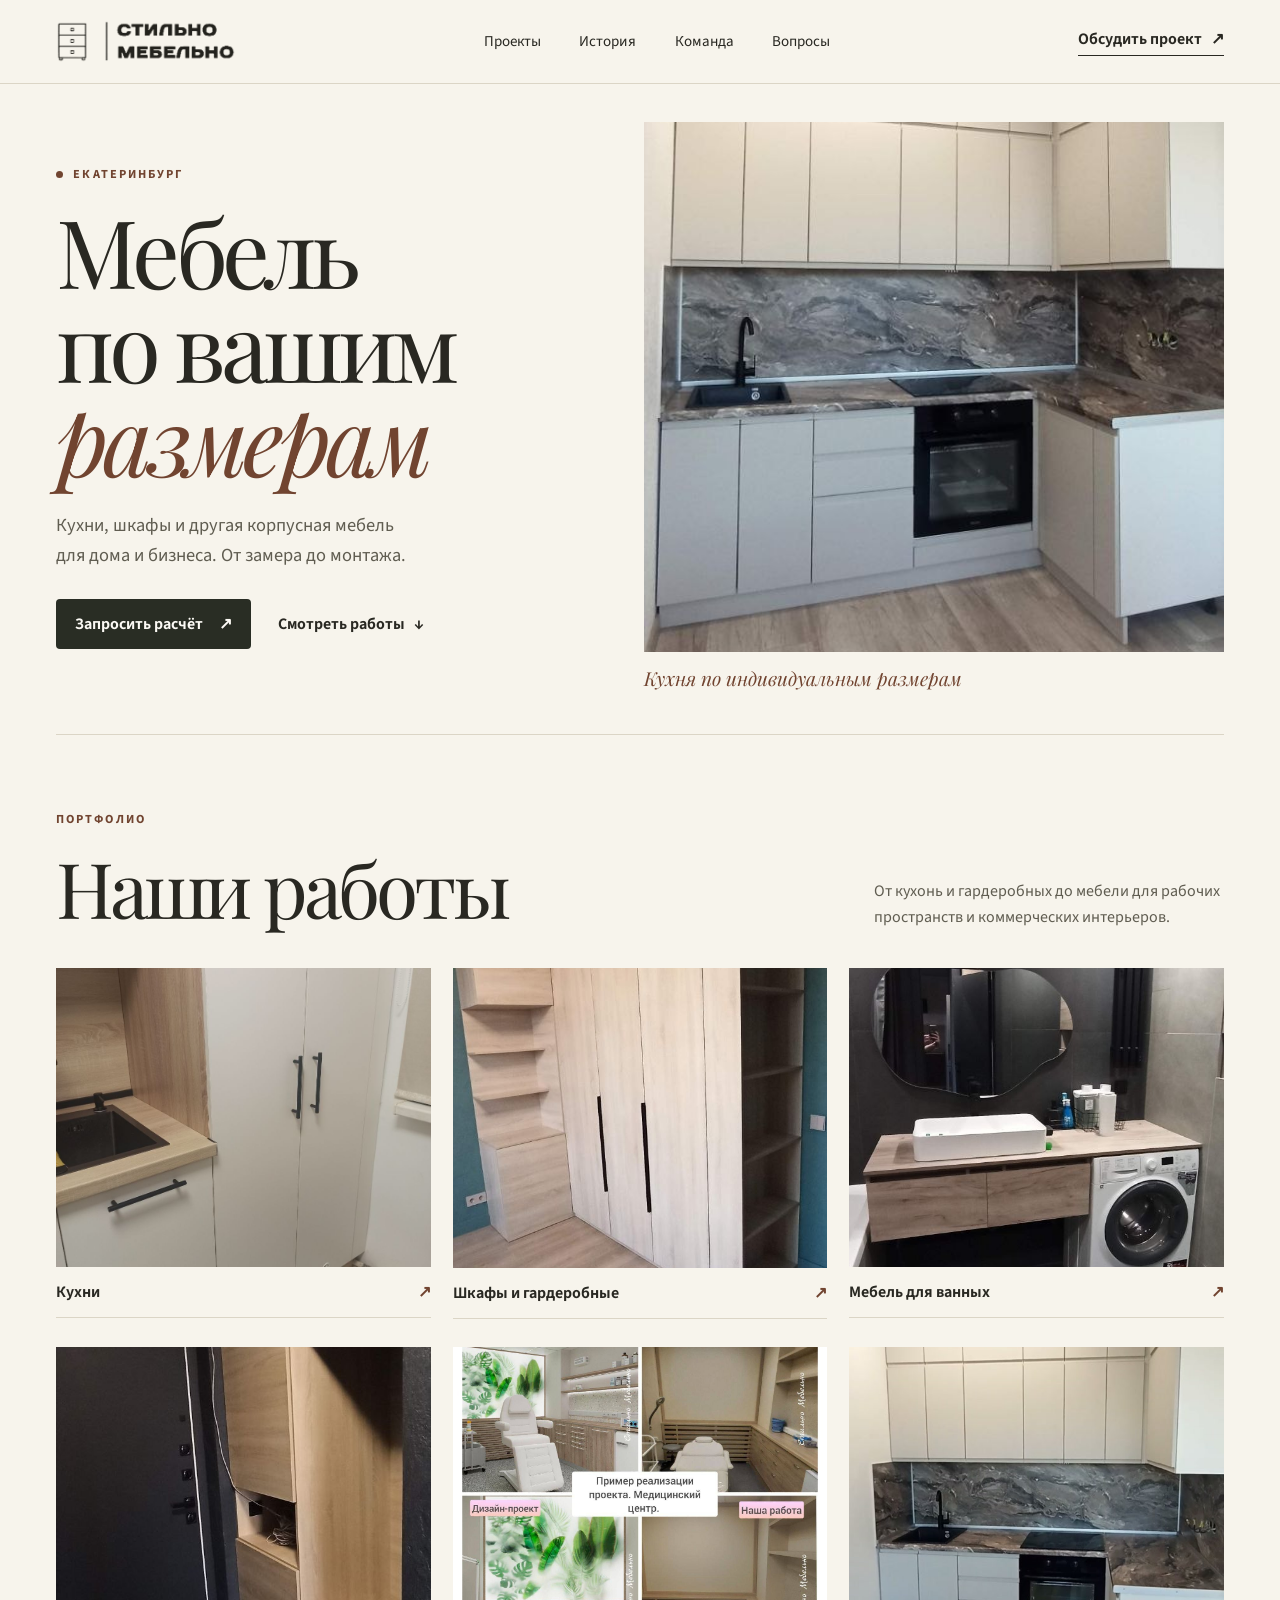
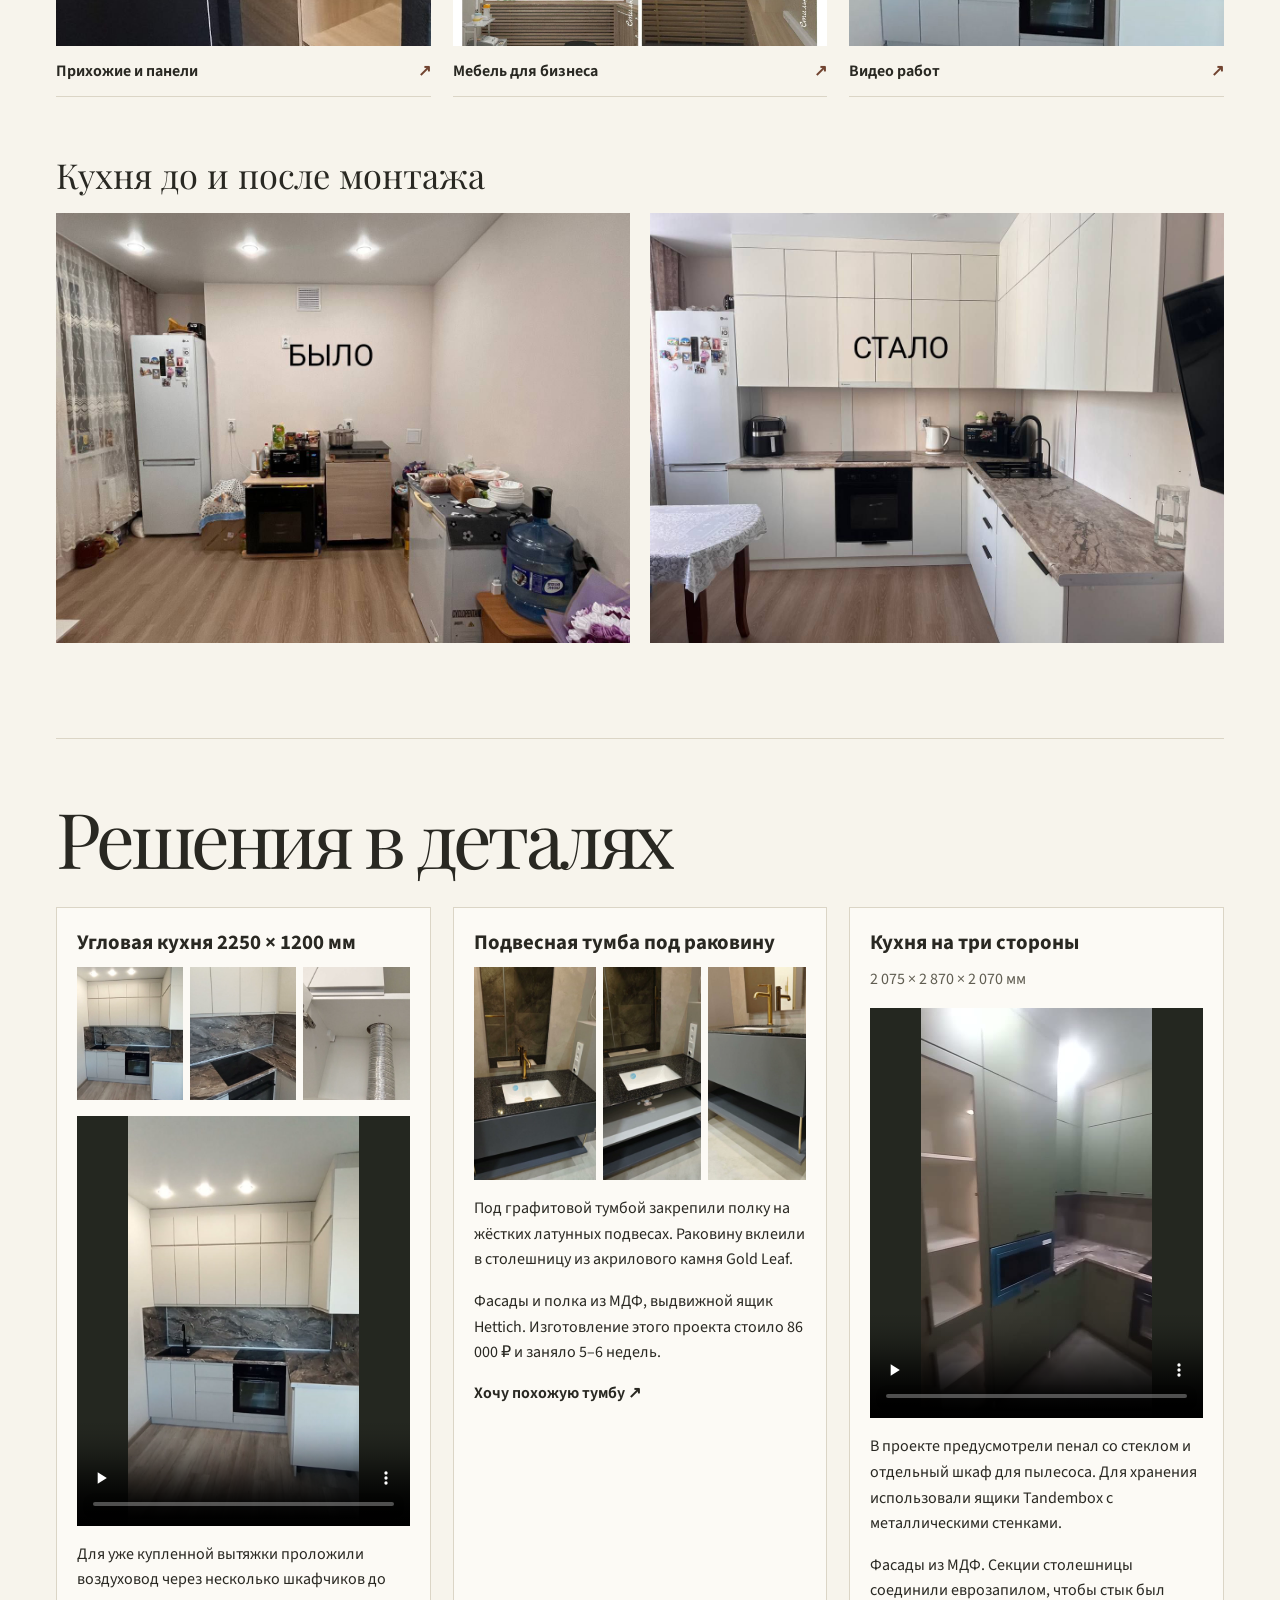
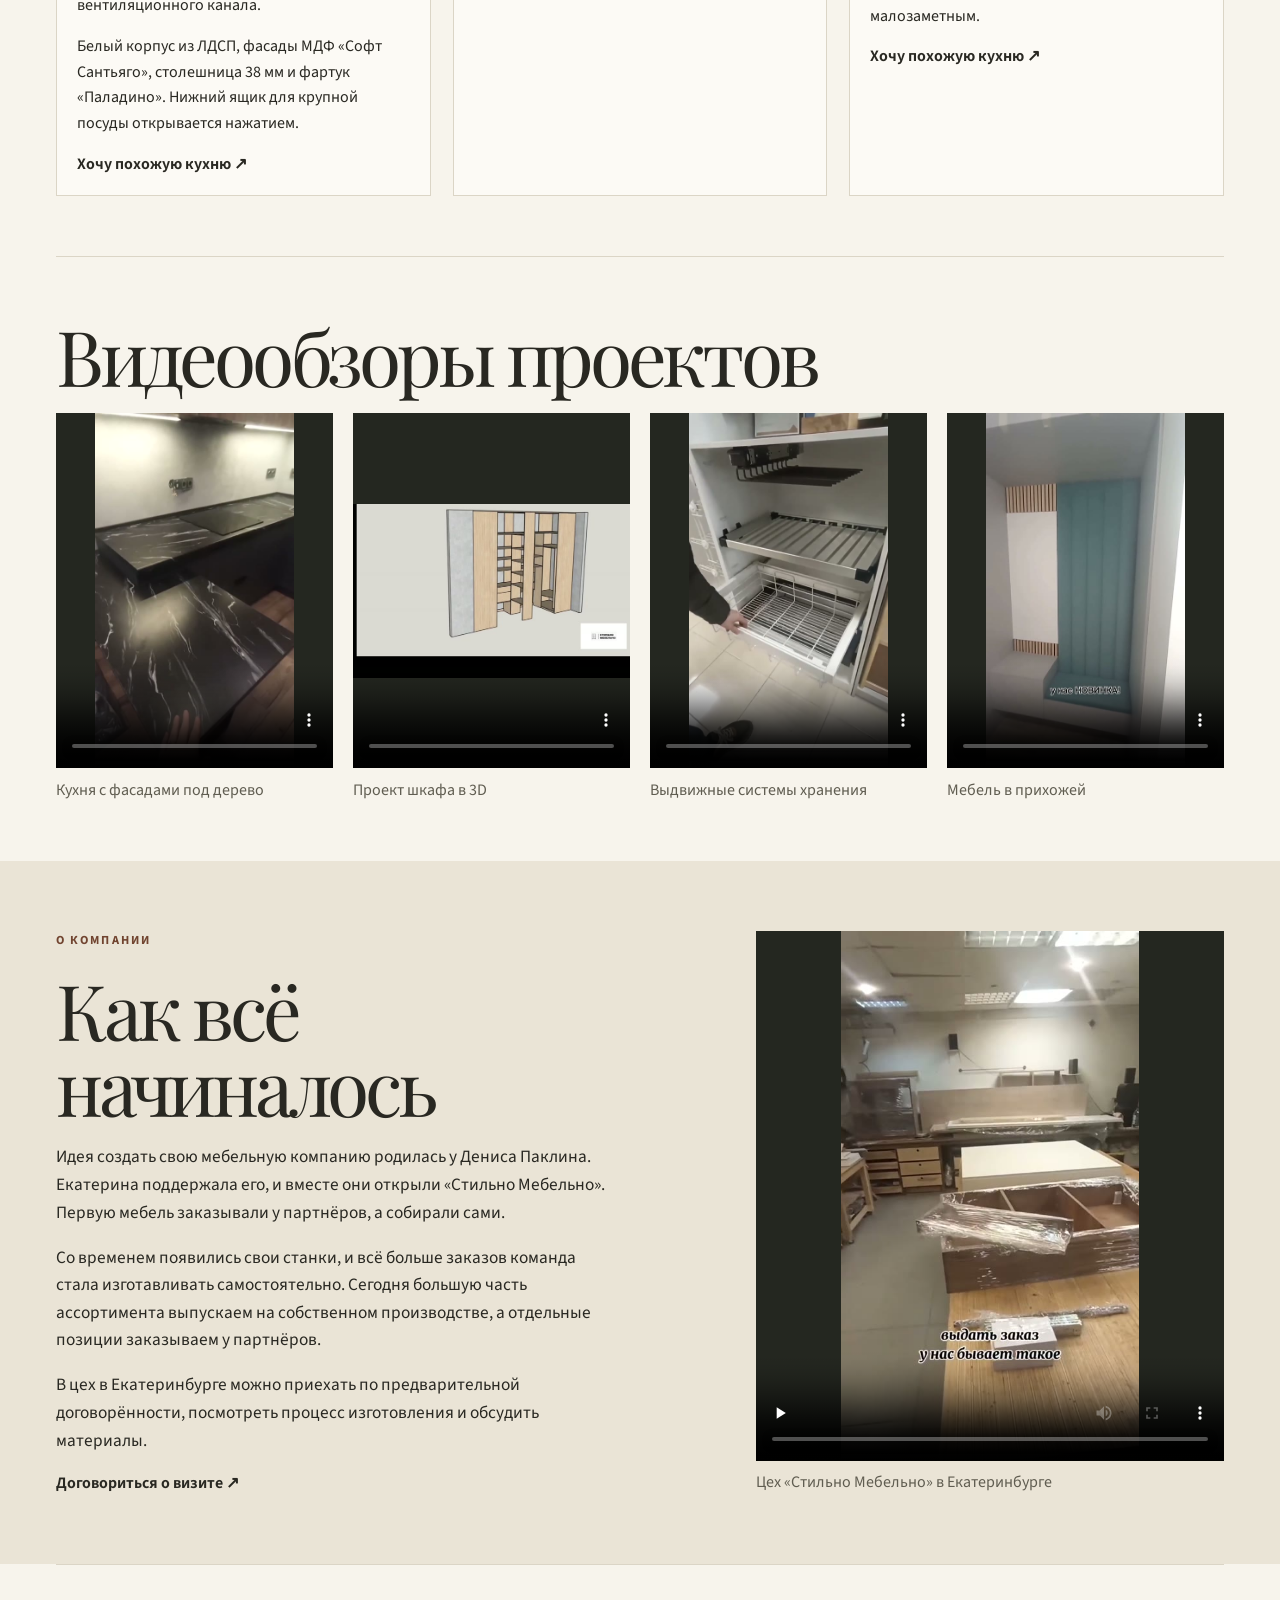
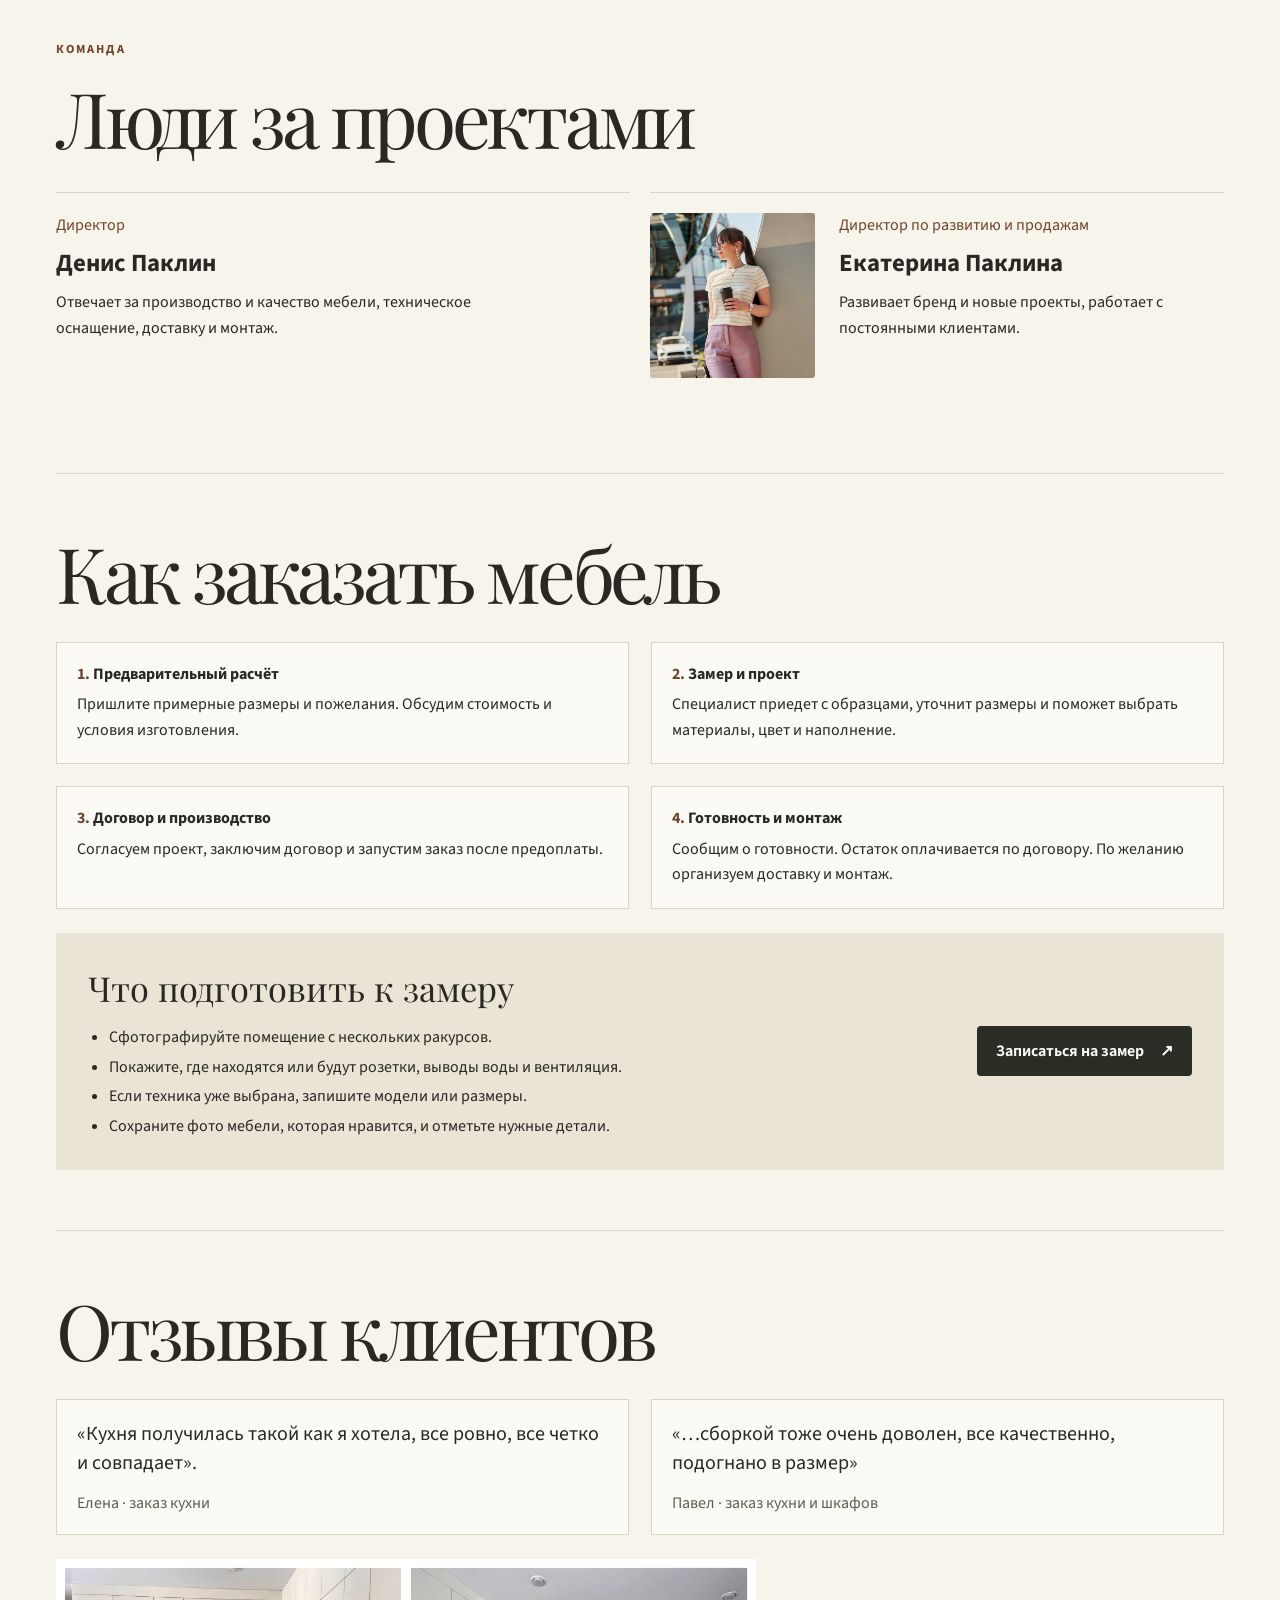
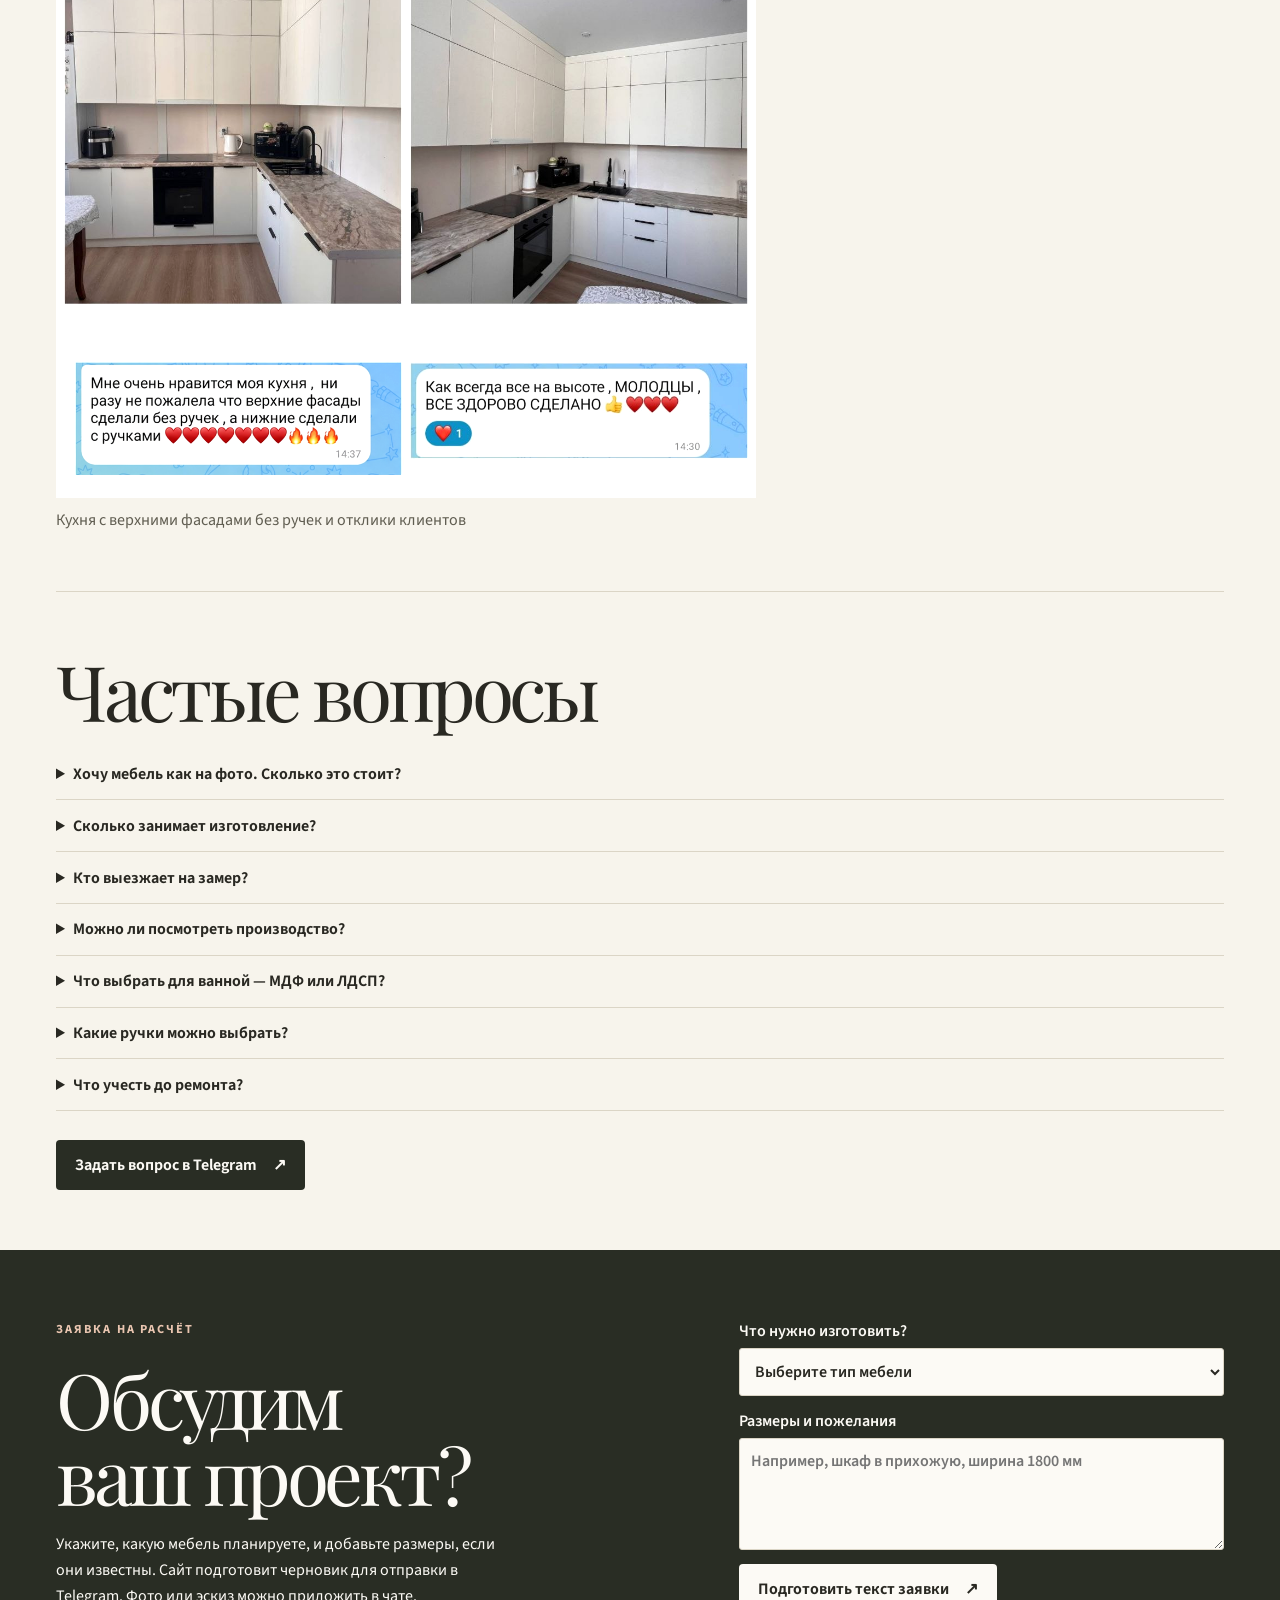
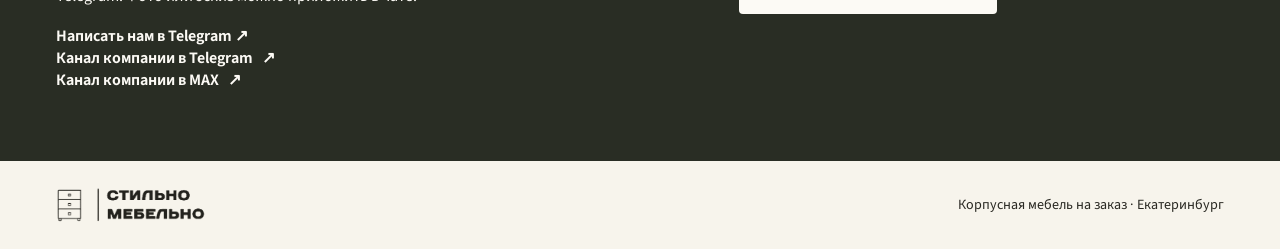
==== index.html @ c958f213 "Increase vanity photo row height by 40 percent" ====
<!doctype html>
<html lang="ru">
<head>
  <meta charset="utf-8">
  <meta name="viewport" content="width=device-width, initial-scale=1">
  <meta name="description" content="Стильно Мебельно — корпусная мебель по индивидуальным размерам в Екатеринбурге. История, команда и выполненные проекты.">
  <meta property="og:title" content="Стильно Мебельно — мебель на заказ в Екатеринбурге">
  <meta property="og:description" content="Кухни, шкафы и другая корпусная мебель по вашим размерам. Проекты, производство и запись на замер.">
  <meta property="og:image" content="https://korkints.github.io/stilno-mebelno/assets/kitchen.jpg">
  <meta property="og:url" content="https://korkints.github.io/stilno-mebelno/">
  <title>Стильно Мебельно — мебель на заказ в Екатеринбурге</title>
  <link rel="icon" href="assets/favicon.svg" type="image/svg+xml">
  <link rel="stylesheet" href="style.css?v=vanity-row-140">
  <script src="site.js?v=kitchen-and-measurement" defer></script>
</head>
<body>
  <header class="top">
    <div class="wrap top-inner">
      <a class="brand" href="#top"><img src="assets/logo.png" alt="Стильно Мебельно" width="180" height="43"></a>
      <nav aria-label="Основная навигация">
        <a href="#projects">Проекты</a><a href="#story">История</a><a href="#team">Команда</a><a href="#faq">Вопросы</a>
      </nav>
      <a class="top-contact" href="#contact">Обсудить проект <span aria-hidden="true">↗</span></a>
    </div>
  </header>

  <main id="top">
    <section class="hero wrap" aria-labelledby="hero-title">
      <div class="hero-copy">
        <p class="eyebrow"><span class="dot"></span> Екатеринбург</p>
        <h1 id="hero-title">Мебель<br>по вашим<br><em>размерам</em></h1>
        <p class="intro">Кухни, шкафы и другая корпусная мебель для дома и бизнеса. От замера до монтажа.</p>
        <div class="hero-actions">
          <a class="button" href="#contact">Запросить расчёт <span aria-hidden="true">↗</span></a>
          <a class="text-link" href="#projects">Смотреть работы <span aria-hidden="true">↓</span></a>
        </div>
      </div>
      <figure class="hero-photo">
        <div class="hero-image">
          <img src="assets/kitchen.jpg" alt="Светлая угловая кухня со шкафами до потолка и каменным фартуком" fetchpriority="high">
        </div>
        <figcaption>Кухня по индивидуальным размерам</figcaption>
      </figure>
    </section>

    <section id="projects" class="projects wrap">
      <div class="section-head">
        <div><p class="eyebrow">Портфолио</p><h2>Наши работы</h2></div>
        <p>От кухонь и гардеробных до мебели для рабочих пространств и коммерческих интерьеров.</p>
      </div>
      <div class="project-grid">
        <button class="project" type="button" data-project="kitchens"><img loading="lazy" src="assets/kitchen-storage.jpg" alt=""><span>Кухни <b aria-hidden="true">↗</b></span></button>
        <button class="project" type="button" data-project="storage"><img loading="lazy" src="assets/wardrobe.jpg" alt=""><span>Шкафы и гардеробные <b aria-hidden="true">↗</b></span></button>
        <button class="project" type="button" data-project="bath"><img loading="lazy" src="assets/bathroom.jpg" alt=""><span>Мебель для ванных <b aria-hidden="true">↗</b></span></button>
        <button class="project" type="button" data-project="interior"><img loading="lazy" src="assets/hallway.jpg" alt=""><span>Прихожие и панели <b aria-hidden="true">↗</b></span></button>
        <button class="project" type="button" data-project="business"><img loading="lazy" src="assets/business.jpg" alt=""><span>Мебель для бизнеса <b aria-hidden="true">↗</b></span></button>
        <button class="project" type="button" data-project="video"><img loading="lazy" src="assets/corner-kitchen-view.jpg" alt=""><span>Видео работ <b aria-hidden="true">↗</b></span></button>
      </div>
      <div class="kitchen-comparison" id="before-after" aria-labelledby="before-after-title">
        <h3 id="before-after-title">Кухня до и после монтажа</h3>
        <div class="comparison-grid" data-photo-group>
          <button class="photo-trigger" type="button" data-photo-preview aria-label="Увеличить фото кухни до монтажа">
            <img src="assets/kitchen-before.jpg" alt="Кухня до монтажа гарнитура" loading="lazy">
          </button>
          <button class="photo-trigger" type="button" data-photo-preview aria-label="Увеличить фото кухни после монтажа">
            <img src="assets/kitchen-after.jpg" alt="Кухня после монтажа углового гарнитура" loading="lazy">
          </button>
        </div>
      </div>
    </section>

    <section class="wrap site-section" aria-labelledby="cases-title">
      <h2 id="cases-title">Решения в деталях</h2>
      <div class="case-grid">
        <article id="corner-kitchen"><h3>Угловая кухня 2250 × 1200 мм</h3>
          <div class="project-stills">
            <button class="photo-trigger" type="button" data-photo-preview aria-label="Увеличить: Общий вид угловой кухни"><img src="assets/corner-kitchen-view.jpg" alt="Общий вид угловой кухни" loading="lazy"></button>
            <button class="photo-trigger" type="button" data-photo-preview aria-label="Увеличить: Столешница и фартук крупным планом"><img src="assets/corner-kitchen-counter.jpg" alt="Столешница и фартук крупным планом" loading="lazy"></button>
            <button class="photo-trigger" type="button" data-photo-preview aria-label="Увеличить: Воздуховод внутри верхнего шкафа"><img src="assets/corner-kitchen-duct.jpg" alt="Воздуховод внутри верхнего шкафа" loading="lazy"></button>
          </div>
          <video controls playsinline preload="none" poster="assets/corner-kitchen-view.jpg" aria-label="Видеообзор угловой кухни 2250 × 1200 мм">
            <source src="assets/corner-kitchen-2250.mp4" type="video/mp4">
            <a href="assets/corner-kitchen-2250.mp4">Открыть видео</a>
          </video>
          <p>Для уже купленной вытяжки проложили воздуховод через несколько шкафчиков до вентиляционного канала.</p><p>Белый корпус из ЛДСП, фасады МДФ «Софт Сантьяго», столешница 38 мм и фартук «Паладино». Нижний ящик для крупной посуды открывается нажатием.</p><a class="text-link" data-similar-project="Угловая кухня 2250 × 1200 мм" href="#contact">Хочу похожую кухню ↗</a></article>
        <article id="graphite-vanity"><h3>Подвесная тумба под раковину</h3>
          <div class="project-stills vanity-stills">
            <button class="photo-trigger" type="button" data-photo-preview aria-label="Увеличить: Графитовая тумба со столешницей и раковиной"><img src="assets/vanity-front.jpg" alt="Графитовая тумба со столешницей и раковиной" loading="lazy"></button>
            <button class="photo-trigger" type="button" data-photo-preview aria-label="Увеличить: Внутреннее устройство тумбы"><img src="assets/vanity-open.jpg" alt="Внутреннее устройство тумбы" loading="lazy"></button>
            <button class="photo-trigger" type="button" data-photo-preview aria-label="Увеличить: Нижняя полка и латунные подвесы"><img src="assets/vanity-shelf.jpg" alt="Нижняя полка и латунные подвесы" loading="lazy"></button>
          </div>
          <p>Под графитовой тумбой закрепили полку на жёстких латунных подвесах. Раковину вклеили в столешницу из акрилового камня Gold Leaf.</p><p>Фасады и полка из МДФ, выдвижной ящик Hettich. Изготовление этого проекта стоило 86 000 ₽ и заняло 5–6 недель.</p><a class="text-link" data-similar-project="Подвесная тумба под раковину" href="#contact">Хочу похожую тумбу ↗</a></article>
        <article id="three-sided-kitchen"><h3>Кухня на три стороны</h3>
          <p class="project-size">2 075 × 2 870 × 2 070 мм</p>
          <video controls playsinline preload="none" poster="assets/kitchen-three-sides.jpg" aria-label="Видеообзор кухни на три стороны"><source src="assets/kitchen-three-sides.mp4" type="video/mp4"><a href="assets/kitchen-three-sides.mp4">Открыть видео</a></video>
          <p>В проекте предусмотрели пенал со стеклом и отдельный шкаф для пылесоса. Для хранения использовали ящики Tandembox с металлическими стенками.</p><p>Фасады из МДФ. Секции столешницы соединили еврозапилом, чтобы стык был малозаметным.</p>
          <a class="text-link" data-similar-project="Кухня на три стороны" href="#contact">Хочу похожую кухню ↗</a>
        </article>
      </div>
    </section>

    <section class="wrap site-section" id="video-projects">
      <h2>Видеообзоры проектов</h2>
      <div class="video-grid">
        <figure><video controls playsinline preload="none" poster="assets/kitchen-wood-video.jpg" aria-label="Кухня с фасадами под дерево"><source src="assets/kitchen-wood-video.mp4" type="video/mp4"><a href="assets/kitchen-wood-video.mp4">Открыть видео</a></video><figcaption>Кухня с фасадами под дерево</figcaption></figure>
        <figure><video controls playsinline preload="none" poster="assets/wardrobe-design.jpg" aria-label="Проект шкафа в 3D"><source src="assets/wardrobe-design.mp4" type="video/mp4"><a href="assets/wardrobe-design.mp4">Открыть видео</a></video><figcaption>Проект шкафа в 3D</figcaption></figure>
        <figure><video controls playsinline preload="none" poster="assets/wardrobe-fittings.jpg" aria-label="Выдвижные системы хранения"><source src="assets/wardrobe-fittings.mp4" type="video/mp4"><a href="assets/wardrobe-fittings.mp4">Открыть видео</a></video><figcaption>Выдвижные системы хранения</figcaption></figure>
        <figure><video controls playsinline preload="none" poster="assets/hallway-video.jpg" aria-label="Мебель в прихожей"><source src="assets/hallway-video.mp4" type="video/mp4"><a href="assets/hallway-video.mp4">Открыть видео</a></video><figcaption>Мебель в прихожей</figcaption></figure>
      </div>
    </section>

    <section id="story" class="story">
      <div class="wrap story-inner">
        <div class="story-copy">
          <p class="eyebrow">О компании</p>
          <h2>Как всё<br>начиналось</h2>
          <p>Идея создать свою мебельную компанию родилась у Дениса Паклина. Екатерина поддержала его, и вместе они открыли «Стильно Мебельно». Первую мебель заказывали у партнёров, а собирали сами.</p>
          <p>Со временем появились свои станки, и всё больше заказов команда стала изготавливать самостоятельно. Сегодня большую часть ассортимента выпускаем на собственном производстве, а отдельные позиции заказываем у партнёров.</p>
          <p>В цех в Екатеринбурге можно приехать по предварительной договорённости, посмотреть процесс изготовления и обсудить материалы.</p>
          <a class="text-link" href="https://t.me/Stilnomebelnoekb" target="_blank" rel="noopener noreferrer">Договориться о визите ↗</a>
        </div>
        <figure class="workshop-video"><video controls playsinline preload="none" poster="assets/workshop-tour.jpg" aria-label="Видеоэкскурсия по мебельному цеху в Екатеринбурге"><source src="assets/workshop-tour.mp4" type="video/mp4"><a href="assets/workshop-tour.mp4">Открыть видео</a></video><figcaption>Цех «Стильно Мебельно» в Екатеринбурге</figcaption></figure>
      </div>
    </section>

    <section id="team" class="team wrap">
      <p class="eyebrow">Команда</p><h2>Люди за проектами</h2>
      <div class="team-grid">
        <article><p class="role">Директор</p><h3>Денис Паклин</h3><p>Отвечает за производство и качество мебели, техническое оснащение, доставку и монтаж.</p></article>
        <article class="team-with-portrait">
          <img src="assets/ekaterina-paklina.jpg" alt="Екатерина Паклина" width="640" height="640" loading="lazy">
          <div><p class="role">Директор по развитию и продажам</p><h3>Екатерина Паклина</h3><p>Развивает бренд и новые проекты, работает с постоянными клиентами.</p></div>
        </article>
      </div>
    </section>

    <section class="wrap site-section" id="process">
      <h2>Как заказать мебель</h2>
      <ol class="process-grid">
        <li><strong>Предварительный расчёт</strong><p>Пришлите примерные размеры и пожелания. Обсудим стоимость и условия изготовления.</p></li>
        <li><strong>Замер и проект</strong><p>Специалист приедет с образцами, уточнит размеры и поможет выбрать материалы, цвет и наполнение.</p></li>
        <li><strong>Договор и производство</strong><p>Согласуем проект, заключим договор и запустим заказ после предоплаты.</p></li>
        <li><strong>Готовность и монтаж</strong><p>Сообщим о готовности. Остаток оплачивается по договору. По желанию организуем доставку и монтаж.</p></li>
      </ol>
      <div class="measurement-prep" id="measurement">
        <div>
          <h3>Что подготовить к замеру</h3>
          <ul>
            <li>Сфотографируйте помещение с нескольких ракурсов.</li>
            <li>Покажите, где находятся или будут розетки, выводы воды и вентиляция.</li>
            <li>Если техника уже выбрана, запишите модели или размеры.</li>
            <li>Сохраните фото мебели, которая нравится, и отметьте нужные детали.</li>
          </ul>
        </div>
        <a class="button" href="https://t.me/Stilnomebelnoekb?text=%D0%97%D0%B4%D1%80%D0%B0%D0%B2%D1%81%D1%82%D0%B2%D1%83%D0%B9%D1%82%D0%B5%21%20%D0%A5%D0%BE%D1%87%D1%83%20%D0%B7%D0%B0%D0%BF%D0%B8%D1%81%D0%B0%D1%82%D1%8C%D1%81%D1%8F%20%D0%BD%D0%B0%20%D0%B7%D0%B0%D0%BC%D0%B5%D1%80%20%D0%BC%D0%B5%D0%B1%D0%B5%D0%BB%D0%B8.%20%D0%9F%D0%BE%D0%B4%D1%81%D0%BA%D0%B0%D0%B6%D0%B8%D1%82%D0%B5%2C%20%D0%BF%D0%BE%D0%B6%D0%B0%D0%BB%D1%83%D0%B9%D1%81%D1%82%D0%B0%2C%20%D0%BA%D0%BE%D0%B3%D0%B4%D0%B0%20%D0%BC%D0%BE%D0%B6%D0%BD%D0%BE%20%D0%B4%D0%BE%D0%B3%D0%BE%D0%B2%D0%BE%D1%80%D0%B8%D1%82%D1%8C%D1%81%D1%8F%20%D0%BE%20%D0%B2%D1%8B%D0%B5%D0%B7%D0%B4%D0%B5%3F" target="_blank" rel="noopener noreferrer">Записаться на замер <span aria-hidden="true">↗</span></a>
      </div>
    </section>

    <section class="wrap site-section" id="reviews">
      <h2>Отзывы клиентов</h2>
      <div class="case-grid reviews">
        <figure><blockquote>«Кухня получилась такой как я хотела, все ровно, все четко и совпадает».</blockquote><figcaption>Елена · заказ кухни</figcaption></figure>
        <figure><blockquote>«…сборкой тоже очень доволен, все качественно, подогнано в размер»</blockquote><figcaption>Павел · заказ кухни и шкафов</figcaption></figure>
      </div>
      <figure class="client-photo">
        <button class="photo-trigger" type="button" data-photo-preview aria-label="Увеличить фото кухни и отзывов">
          <img src="assets/kitchen-client-photo-clean.png" alt="Светлая угловая кухня. Верхние фасады без ручек, нижние с чёрными ручками. Под фотографиями — отклики клиентов." loading="lazy" width="1280" height="987">
        </button>
        <figcaption>Кухня с верхними фасадами без ручек и отклики клиентов</figcaption>
      </figure>
    </section>

    <section class="wrap site-section" id="faq">
      <h2>Частые вопросы</h2>
      <div class="questions">
        <details><summary>Хочу мебель как на фото. Сколько это стоит?</summary><p>Пришлите фото и примерные размеры. Для предварительного расчёта также пригодятся пожелания по материалам, цвету, фурнитуре и наполнению. На цену влияют комплектация и сложность проекта.</p></details>
        <details><summary>Сколько занимает изготовление?</summary><p>Обычно от 3 до 6 недель. Срок зависит от объёма и сложности заказа.</p></details>
        <details><summary>Кто выезжает на замер?</summary><p>Выезжает специалист, который измерит помещение, привезёт образцы и подскажет, как использовать пространство. До запуска заказа можно согласовать цвет, размеры и наполнение мебели по проекту.</p></details>
        <details><summary>Можно ли посмотреть производство?</summary><p>Да, цех находится в Екатеринбурге. <a href="https://t.me/Stilnomebelnoekb" target="_blank" rel="noopener noreferrer">Напишите нам в Telegram</a>, чтобы выбрать время визита.</p></details>
        <details><summary>Что выбрать для ванной — МДФ или ЛДСП?</summary><p>Обычный МДФ может набухать при попадании воды. Для влажных помещений подбираем плиту, рассчитанную на такие условия, и учитываем защиту кромок, стыков и вырезов. У МДФ и ЛДСП устойчивость к влаге зависит от конкретной плиты и отделки.</p></details>
        <details><summary>Какие ручки можно выбрать?</summary><p>Накладные ручки проще заменить. Торцевые и интегрированные меньше выступают. Если хочется ровный фасад, можно подобрать механизм открывания нажатием.</p></details>
        <details><summary>Что учесть до ремонта?</summary><p>Заранее проверьте, как будут открываться дверцы и ящики, сколько места останется в проходах и где окажутся розетки, выводы воды и вентиляция. Для встроенной техники пригодятся точные размеры выбранных моделей.</p></details>
      </div>
      <div class="hero-actions">
        <a class="button" href="https://t.me/Stilnomebelnoekb" target="_blank" rel="noopener noreferrer">Задать вопрос в Telegram <span aria-hidden="true">↗</span></a>
      </div>
    </section>

    <section id="contact" class="contact">
      <div class="wrap contact-inner">
        <div>
          <p class="eyebrow">Заявка на расчёт</p>
          <h2>Обсудим<br>ваш проект?</h2>
          <p>Укажите, какую мебель планируете, и добавьте размеры, если они известны. Сайт подготовит черновик для отправки в Telegram. Фото или эскиз можно приложить в чате.</p>
          <a class="text-link" href="https://t.me/Stilnomebelnoekb" target="_blank" rel="noopener noreferrer">Написать нам в Telegram ↗</a><br>
          <a class="text-link" href="https://t.me/stilnomebelno" target="_blank" rel="noopener noreferrer">Канал компании в Telegram <span aria-hidden="true">↗</span></a><br>
          <a class="text-link" href="https://max.ru/join/UwlYiQodHpJpigR3cMKKDl4UCHtUbNcL7Mxax6WfDpE" target="_blank" rel="noopener noreferrer">Канал компании в MAX <span aria-hidden="true">↗</span></a>
        </div>
        <form id="request-form">
          <label>Что нужно изготовить?
            <select name="product" required><option value="">Выберите тип мебели</option><option>Кухня</option><option>Шкаф</option><option>Гардеробная</option><option>Мебель для бизнеса</option><option>Другое</option></select>
          </label>
          <label>Размеры и пожелания
            <textarea name="details" rows="4" maxlength="1200" placeholder="Например, шкаф в прихожую, ширина 1800 мм"></textarea>
          </label>
          <button type="submit" class="button light">Подготовить текст заявки <span aria-hidden="true">↗</span></button>
          <label id="prepared" hidden>Текст для отправки
            <textarea id="request-text" rows="4" readonly></textarea>
          </label>
          <a class="button light" id="telegram-draft" href="https://t.me/Stilnomebelnoekb" target="_blank" rel="noopener noreferrer" hidden>Открыть черновик в Telegram ↗</a>
          <p id="request-status" class="form-status" role="status"></p>
        </form>
      </div>
    </section>
  </main>

  <footer class="wrap footer">
    <a class="brand" href="#top"><img src="assets/logo.png" alt="Стильно Мебельно" width="150" height="36"></a>
    <span>Корпусная мебель на заказ · Екатеринбург</span>
  </footer>

  <dialog id="gallery" class="gallery" aria-labelledby="gallery-title">
    <div class="gallery-head"><h2 id="gallery-title"></h2><form method="dialog"><button class="close" aria-label="Закрыть" type="submit">×</button></form></div>
    <div id="gallery-media" class="gallery-media"></div>
  </dialog>
  <dialog id="photo-viewer" class="photo-viewer" aria-labelledby="photo-title">
    <div class="photo-toolbar">
      <h2 id="photo-title">Просмотр фото</h2>
      <div id="photo-navigation" class="photo-controls photo-navigation" role="group" aria-label="Перелистывание фото" hidden>
        <button type="button" id="photo-previous" aria-label="Предыдущее фото">‹</button>
        <output id="photo-count" aria-live="polite" aria-label="Номер фото"></output>
        <button type="button" id="photo-next" aria-label="Следующее фото">›</button>
      </div>
      <div class="photo-controls" role="group" aria-label="Масштаб и закрытие">
        <button type="button" id="photo-minus" aria-label="Уменьшить">−</button>
        <output id="photo-scale" aria-live="polite">100%</output>
        <button type="button" id="photo-plus" aria-label="Увеличить">+</button>
        <form method="dialog"><button type="submit" autofocus aria-label="Закрыть фото">×</button></form>
      </div>
    </div>
    <div id="photo-scroll" class="photo-scroll" tabindex="0" aria-label="Область просмотра фото">
      <div class="photo-stage"><img id="photo-full" alt="" draggable="false"></div>
    </div>
  </dialog>
</body>
</html>
---- style.css ----
@font-face {
  font-family: 'Source Sans 3 Variable';
  font-style: normal;
  font-display: swap;
  font-weight: 200 900;
  src: url(assets/fonts/source-sans-3-cyrillic-wght-normal.woff2) format('woff2-variations');
  unicode-range: U+0301,U+0400-045F,U+0490-0491,U+04B0-04B1,U+2116;
}
@font-face {
  font-family: 'Source Sans 3 Variable';
  font-style: normal;
  font-display: swap;
  font-weight: 200 900;
  src: url(assets/fonts/source-sans-3-latin-wght-normal.woff2) format('woff2-variations');
  unicode-range: U+0000-00FF,U+0131,U+0152-0153,U+02BB-02BC,U+02C6,U+02DA,U+02DC,U+0304,U+0308,U+0329,U+2000-206F,U+20AC,U+2122,U+2191,U+2193,U+2212,U+2215,U+FEFF,U+FFFD;
}
@font-face {
  font-family: 'Playfair Display Variable';
  font-style: normal;
  font-display: swap;
  font-weight: 400 900;
  src: url(assets/fonts/playfair-display-cyrillic-wght-normal.woff2) format('woff2-variations');
  unicode-range: U+0301,U+0400-045F,U+0490-0491,U+04B0-04B1,U+2116;
}
@font-face {
  font-family: 'Playfair Display Variable';
  font-style: normal;
  font-display: swap;
  font-weight: 400 900;
  src: url(assets/fonts/playfair-display-latin-wght-normal.woff2) format('woff2-variations');
  unicode-range: U+0000-00FF,U+0131,U+0152-0153,U+02BB-02BC,U+02C6,U+02DA,U+02DC,U+0304,U+0308,U+0329,U+2000-206F,U+20AC,U+2122,U+2191,U+2193,U+2212,U+2215,U+FEFF,U+FFFD;
}
@font-face {
  font-family: 'Playfair Display Variable';
  font-style: italic;
  font-display: swap;
  font-weight: 400 900;
  src: url(assets/fonts/playfair-display-cyrillic-wght-italic.woff2) format('woff2-variations');
  unicode-range: U+0301,U+0400-045F,U+0490-0491,U+04B0-04B1,U+2116;
}
@font-face {
  font-family: 'Playfair Display Variable';
  font-style: italic;
  font-display: swap;
  font-weight: 400 900;
  src: url(assets/fonts/playfair-display-latin-wght-italic.woff2) format('woff2-variations');
  unicode-range: U+0000-00FF,U+0131,U+0152-0153,U+02BB-02BC,U+02C6,U+02DA,U+02DC,U+0304,U+0308,U+0329,U+2000-206F,U+20AC,U+2122,U+2191,U+2193,U+2212,U+2215,U+FEFF,U+FFFD;
}

:root {
  color-scheme: light;
  --paper: #f7f4ec;
  --white: #fcfaf5;
  --ink: #292822;
  --muted: #605d51;
  --line: #dbd5c6;
  --accent: #714430;
  --dark: #292d24;
  font-family: "Source Sans 3 Variable", "Segoe UI", Arial, sans-serif;
  background: var(--paper);
  color: var(--ink);
}
*, *::before, *::after { box-sizing: border-box; }
html { scroll-behavior: smooth; }
body { margin: 0; }
img, video { display: block; max-width: 100%; }
figure { margin: 0; }
a { color: inherit; text-decoration: none; }
button, input, textarea, select { font: inherit; color: inherit; }
button { cursor: pointer; }
button:disabled { cursor: default; opacity: .55; }
:focus-visible { outline: 2px solid #a36245; outline-offset: 4px; }
[hidden] { display: none !important; }
p { line-height: 1.6; }
h1, h2, h3, p { margin-top: 0; }
h1, h2 { font-family: "Playfair Display Variable", Georgia, serif; font-weight: 400; letter-spacing: -.055em; line-height: .99; }
h2 { font-size: clamp(2.8rem, 6vw, 5.4rem); margin-bottom: 1.3rem; }
h3 { font-size: 1.55rem; margin-bottom: .6rem; }
.wrap { width: min(1280px, calc(100% - 112px)); margin-inline: auto; }
.top { border-bottom: 1px solid var(--line); }
.top-inner { min-height: 83px; display: flex; align-items: center; justify-content: space-between; gap: 28px; }
.brand img { height: auto; }
.top nav { display: flex; gap: clamp(16px, 3vw, 50px); font-size: .94rem; }
.top-contact, .text-link { display: inline-flex; gap: .55rem; align-items: center; font-weight: 650; }
.top-contact { padding-bottom: 5px; border-bottom: 1px solid; }
.top a:hover, .text-link:hover, .footer a:hover { color: var(--accent); }
.hero { display: grid; grid-template-columns: .95fr 1.05fr; gap: clamp(24px, 5vw, 80px); min-height: 615px; padding-block: 38px 42px; }
.hero-copy { align-self: center; padding-block: 18px; }
.eyebrow { display: flex; align-items: center; gap: .65rem; margin-bottom: 1.25rem; color: var(--accent); font-size: .77rem; font-weight: 700; letter-spacing: .17em; text-transform: uppercase; }
.dot { width: 7px; height: 7px; border-radius: 50%; background: currentColor; }
.hero h1 { font-size: clamp(4.35rem, 7.4vw, 7.55rem); margin: 0 0 1.6rem; }
.hero h1 em { color: var(--accent); }
.intro { max-width: 370px; color: var(--muted); font-size: 1.15rem; }
.hero-actions { display: flex; flex-wrap: wrap; align-items: center; gap: 1rem 1.7rem; margin-top: 1.8rem; }
.button { border: 1px solid transparent; background: var(--dark); color: var(--white); padding: 13px 18px; min-height: 48px; display: inline-flex; justify-content: center; align-items: center; gap: 16px; font-weight: 650; border-radius: 4px; }
.button:hover { background: #424737; }
.button.light { color: var(--ink); background: var(--white); }
.button.light:hover { background: #e6deca; }
.button.outline { border-color: var(--line); color: var(--ink); background: var(--white); }
.button.outline:hover { background: #ece6d9; }
.hero-photo { display: grid; grid-template-rows: 1fr auto; }
.hero-image { position: relative; min-height: 530px; overflow: hidden; background: #d7ccba; }
.hero-photo img { width: 100%; height: 100%; position: absolute; object-fit: cover; object-position: center 69%; }
.hero-photo figcaption { margin-top: .8rem; color: var(--accent); font: italic 400 clamp(1rem, 1.5vw, 1.22rem)/1.4 "Playfair Display Variable", Georgia, serif; }
.projects, .team { padding-block: 75px 95px; border-top: 1px solid var(--line); }
.section-head { display: flex; justify-content: space-between; align-items: end; gap: 2rem; margin-bottom: 1.35rem; }
.section-head p:last-child { max-width: 350px; color: var(--muted); }
.project-grid { display: grid; grid-template-columns: repeat(3, minmax(0, 1fr)); gap: 28px 22px; }
.project { padding: 0; border: 0; text-align: left; background: none; }
.project img { width: 100%; aspect-ratio: 5/4; object-fit: cover; object-position: center 53%; background: #e3daca; }
.project:hover img { filter: brightness(.91); }
.project span { display: flex; justify-content: space-between; gap: 10px; padding: 14px 0; border-bottom: 1px solid var(--line); font-weight: 650; }
.project b { color: var(--accent); }
.story { background: #eae4d6; padding-block: 70px; }
.story-inner { display: grid; grid-template-columns: 1fr .8fr; gap: clamp(28px, 9vw, 125px); align-items: center; }
.story-copy p:not(.eyebrow) { max-width: 555px; font-size: 1.08rem; }
.story-photo img { width: 100%; height: 420px; object-fit: cover; object-position: center 55%; }
.team-grid { margin-top: 2.3rem; display: grid; grid-template-columns: 1fr 1fr; gap: 20px; }
.team-grid article { border-top: 1px solid var(--line); padding: 1.25rem 1rem 0 0; }
.team-grid article p:last-child { max-width: 435px; }
.role { color: var(--accent); margin-bottom: .45rem; }
.contact { background: var(--dark); color: var(--white); padding-block: 70px; }
.contact .eyebrow { color: #e9c5b0; }
.contact-inner { display: grid; grid-template-columns: 1fr .8fr; gap: clamp(24px, 6vw, 90px); }
.contact-inner p { max-width: 440px; }
.contact .text-link:hover { color: #e9c5b0; }
label { display: block; font-weight: 600; }
input, select, textarea { max-width: 100%; border: 1px solid var(--line); border-radius: 3px; padding: .67rem .7rem; background: var(--white); color: var(--ink); }
.contact form label { margin-bottom: .9rem; }
.contact input, .contact select, .contact textarea { width: 100%; display: block; margin-top: .4rem; }
textarea { resize: vertical; }
#prepared { margin-top: 1rem; }
.form-status { margin: .6rem 0 0; }
.footer { padding-block: 26px; display: flex; align-items: center; justify-content: space-between; gap: 16px; flex-wrap: wrap; font-size: .88rem; }
.gallery { width: min(1050px, calc(100% - 26px)); max-height: 90vh; background: var(--paper); border: 1px solid var(--line); padding: 0 22px 22px; color: var(--ink); }
.gallery::backdrop { background: #212119b8; }
.gallery-head { display: flex; justify-content: space-between; gap: 12px; align-items: center; padding-block: 16px; position: sticky; top: 0; background: var(--paper); }
.gallery h2 { margin: 0; font-size: clamp(1.85rem, 5vw, 3rem); }
.close { background: transparent; border: 1px solid var(--line); width: 42px; height: 42px; font-size: 1.45rem; }
.gallery-media { display: grid; grid-template-columns: repeat(auto-fit, minmax(min(100%, 280px), 1fr)); gap: 18px; }
.gallery-media img, .gallery-media video { width: 100%; height: clamp(290px, 58vh, 620px); object-fit: contain; background: #eae4d6; }
.gallery-media figcaption { font-size: .9rem; margin-top: .5rem; }

.calc-main { padding-block: 42px 70px; }
.calc-main h1 { font-size: clamp(2.9rem, 7vw, 5.4rem); margin-bottom: 1rem; }
.calc-main h2 { font-size: clamp(1.9rem, 4vw, 2.9rem); margin-bottom: .85rem; }
.calc-intro { max-width: 780px; color: var(--muted); }
.calc-panel { margin-top: 24px; background: var(--white); border: 1px solid var(--line); padding: clamp(14px, 2vw, 26px); }
.calc-panel > summary { cursor: pointer; font-weight: 700; }
.calc-panel > p { color: var(--muted); }
.calc-actions { display: flex; gap: .65rem; flex-wrap: wrap; margin: 15px 0 0; }
.table-scroll { overflow: auto; padding-bottom: 4px; }
table { border-collapse: collapse; width: 100%; }
.work-table { min-width: 910px; }
.catalog-table { min-width: 720px; }
.client-table { min-width: 505px; }
table caption { text-align: left; font-weight: 600; margin-bottom: .65rem; }
th, td { padding: .75rem .55rem; border-bottom: 1px solid var(--line); text-align: left; vertical-align: top; }
th { color: var(--muted); font-size: .84rem; }
td input, td select, td textarea { width: 100%; }
td textarea { min-height: 43px; }
.work-table td:first-child { width: 24%; }
.work-table td:nth-child(2) { width: 18%; }
.work-table td:nth-child(3) { width: 25%; }
.work-table td:nth-child(4) { width: 21%; }
td label { font-size: .8rem; margin-bottom: .42rem; }
td label input { margin-top: .25rem; }
td small { display: block; margin-top: .4rem; line-height: 1.4; color: var(--muted); }
td select + input { margin-top: .4rem; }
.money { font-variant-numeric: tabular-nums; text-align: right; white-space: nowrap; }
.remove-row { display: block; margin: .6rem 0 0 auto; padding: 4px 7px; border: 1px solid var(--line); background: none; border-radius: 3px; font-size: .76rem; }
tfoot td { font-weight: 700; }
.calc-status { color: var(--accent); margin: .7rem 0 0; }
.calc-message { padding: 12px 15px; background: #ede3d5; }
.calc-header { padding-block: 18px; }
@media (max-width: 850px) {
  .wrap { width: calc(100% - 52px); }
  .hero { min-height: auto; gap: 24px; }
  .hero-image { min-height: 460px; }
  .hero h1 { font-size: clamp(3.3rem, 9vw, 5.5rem); }
  .project-grid { grid-template-columns: repeat(2, minmax(0, 1fr)); }
}
@media (max-width: 600px) {
  .wrap { width: calc(100% - 34px); }
  .top-inner { flex-wrap: wrap; gap: 12px; padding-block: 12px; min-height: auto; }
  .top-inner .brand img { width: 140px; }
  .top nav { order: 3; width: 100%; justify-content: space-between; padding-block: 5px; }
  .top-contact { font-size: .79rem; }
  .hero, .story-inner, .contact-inner, .team-grid { grid-template-columns: 1fr; }
  .hero { padding-block: 22px 30px; gap: 14px; }
  .hero-copy { padding-block: 8px; }
  .hero h1 { font-size: clamp(3.8rem, 13vw, 5rem); }
  .hero-image { min-height: 0; aspect-ratio: 5/4; }
  .hero-actions { font-size: .87rem; }
  .projects, .team, .story, .contact { padding-block: 46px; }
  .section-head { display: block; }
  .project-grid { gap: 16px 12px; }
  .project span { font-size: .87rem; }
  .story-photo img { height: 310px; }
  .team-grid { gap: 12px; }
}
@media (prefers-reduced-motion: reduce) { html { scroll-behavior: auto; } }
@media print {
  body { background: white; color: black; }
  body.calc-page .top, .calc-main > :not(.client-panel), .client-panel .calc-actions { display: none !important; }
  .calc-main { width: 100%; padding: 0; }
  .client-panel { padding: 0; margin: 0; border: 0; background: white; }
  .table-scroll { overflow: visible; }
  .client-table { min-width: 0; }
}

.site-section { padding-block: 60px; border-top: 1px solid var(--line); }
.case-grid, .process-grid { display: grid; gap: 22px; grid-template-columns: repeat(3, minmax(0, 1fr)); margin: 2rem 0 0; }
.case-grid article, .case-grid figure, .process-grid li { padding: 20px; background: var(--white); border: 1px solid var(--line); }
.case-grid p:last-child, .process-grid p { margin-bottom: 0; }
.case-grid h3 { font-size: 1.3rem; }
.case-grid.reviews, .process-grid { grid-template-columns: repeat(2, minmax(0, 1fr)); }
.process-grid { list-style-position: inside; padding: 0; }
.process-grid li::marker { color: var(--accent); font-weight: 700; }
.process-grid p { margin-top: .45rem; }
.reviews blockquote { margin: 0 0 .85rem; font-size: 1.25rem; line-height: 1.45; }
.reviews figcaption { color: var(--muted); }
.questions details { border-bottom: 1px solid var(--line); }
.questions summary { cursor: pointer; font-weight: 650; padding: .9rem 0; }
.questions p { max-width: 780px; }
.questions a { text-decoration: underline; }
@media (max-width: 700px) {
  .case-grid, .case-grid.reviews, .process-grid { grid-template-columns: 1fr; gap: 12px; }
  .site-section { padding-block: 43px; }
}

.case-grid article video, .workshop-video video, .video-grid video { width: 100%; background: #242720; object-fit: contain; }
.case-grid article video { height: clamp(270px, 35vw, 410px); margin: 0 0 1rem; }
.project-size { color: var(--muted); font-variant-numeric: tabular-nums; }
.workshop-video video { height: clamp(350px, 50vw, 530px); }
.workshop-video figcaption, .video-grid figcaption, .client-photo figcaption { margin-top: .65rem; color: var(--muted); }
.video-grid { display: grid; grid-template-columns: repeat(4, minmax(0,1fr)); gap: 20px; }
.video-grid video { height: clamp(200px, 30vw, 355px); }
.client-photo { margin-top: 24px; max-width: 700px; }
.client-photo img { display: block; width: 100%; height: auto; filter: contrast(1.025) brightness(1.025); }
@media (max-width: 850px) { .video-grid { grid-template-columns: repeat(2, minmax(0,1fr)); gap: 14px; } }

.team-with-portrait { display: grid; grid-template-columns: minmax(105px, 165px) minmax(0, 1fr); gap: clamp(12px, 2vw, 24px); align-items: start; }
.team-with-portrait img { width: 100%; height: auto; border-radius: 3px; }
@media (max-width: 760px) { .team-with-portrait { grid-template-columns: minmax(96px, 28%) minmax(0, 1fr); } }

.photo-trigger { display: block; width: 100%; padding: 0; border: 0; background: none; cursor: zoom-in; }
.gallery-head { z-index: 1; }
.photo-viewer { width: min(1120px, calc(100% - 16px)); height: min(92dvh, 1000px); max-height: 92dvh; padding: 0; border: 1px solid var(--line); background: var(--paper); color: var(--ink); }
.photo-viewer[open] { display: flex; flex-direction: column; }
.photo-viewer::backdrop { background: #12130fe0; }
.photo-toolbar { display: flex; align-items: center; justify-content: space-between; flex-wrap: wrap; gap: 8px 16px; padding: 10px 12px; }
.photo-toolbar h2 { margin: 0; font: 650 1rem/1.3 "Source Sans 3 Variable", sans-serif; letter-spacing: normal; }
.photo-controls { display: flex; align-items: center; gap: 8px; margin-left: auto; }
.photo-controls button { width: 44px; height: 44px; background: var(--white); border: 1px solid var(--line); border-radius: 3px; font-size: 1.35rem; }
.photo-controls output { min-width: 4ch; text-align: center; font-variant-numeric: tabular-nums; }
.photo-scroll { flex: 1; min-height: 0; overflow: auto; overscroll-behavior: contain; scrollbar-width: none; touch-action: pan-x pan-y; overflow-anchor: none; background: #242720; }
.photo-stage { display: grid; place-items: center; width: max-content; height: max-content; min-width: 100%; min-height: 100%; }
.photo-stage img { max-width: none; height: auto; cursor: zoom-in; user-select: none; }

.project-stills { display: grid; grid-template-columns: repeat(3, minmax(0, 1fr)); gap: 7px; margin: 0 0 1rem; }
.project-stills img { width: 100%; aspect-ratio: 4/5; object-fit: cover; background: #eae4d6; }

.photo-navigation { margin-left: 0; }
@media (max-width: 600px) {
  .photo-toolbar h2 { flex-basis: 100%; }
  .photo-controls { gap: 5px; }
}
.photo-navigation button[aria-disabled="true"] { opacity: .45; cursor: default; }

.kitchen-comparison { margin-top: clamp(26px, 5vw, 55px); }
.kitchen-comparison h3, .measurement-prep h3 { font-family: "Playfair Display Variable", Georgia, serif; font-size: clamp(1.45rem, 3vw, 2.15rem); font-weight: 400; margin-bottom: .9rem; }
.comparison-grid { display: grid; grid-template-columns: repeat(2, minmax(0, 1fr)); gap: clamp(7px, 2vw, 20px); }
.comparison-grid img { width: 100%; aspect-ratio: 4/3; object-fit: contain; background: #eae4d6; }
.measurement-prep { display: flex; flex-wrap: wrap; align-items: center; justify-content: space-between; gap: 16px 30px; margin-top: 24px; padding: clamp(18px, 3vw, 32px); background: #eae4d6; }
.measurement-prep ul { margin: 0; padding-left: 1.3em; line-height: 1.5; }
.measurement-prep li + li { margin-top: .35rem; }

.vanity-stills { grid-template-columns: minmax(0, 1.25fr) repeat(2, minmax(0, 1fr)); grid-template-rows: minmax(0, 1fr); aspect-ratio: 120/77; }
.vanity-stills img { height: 100%; aspect-ratio: auto; }
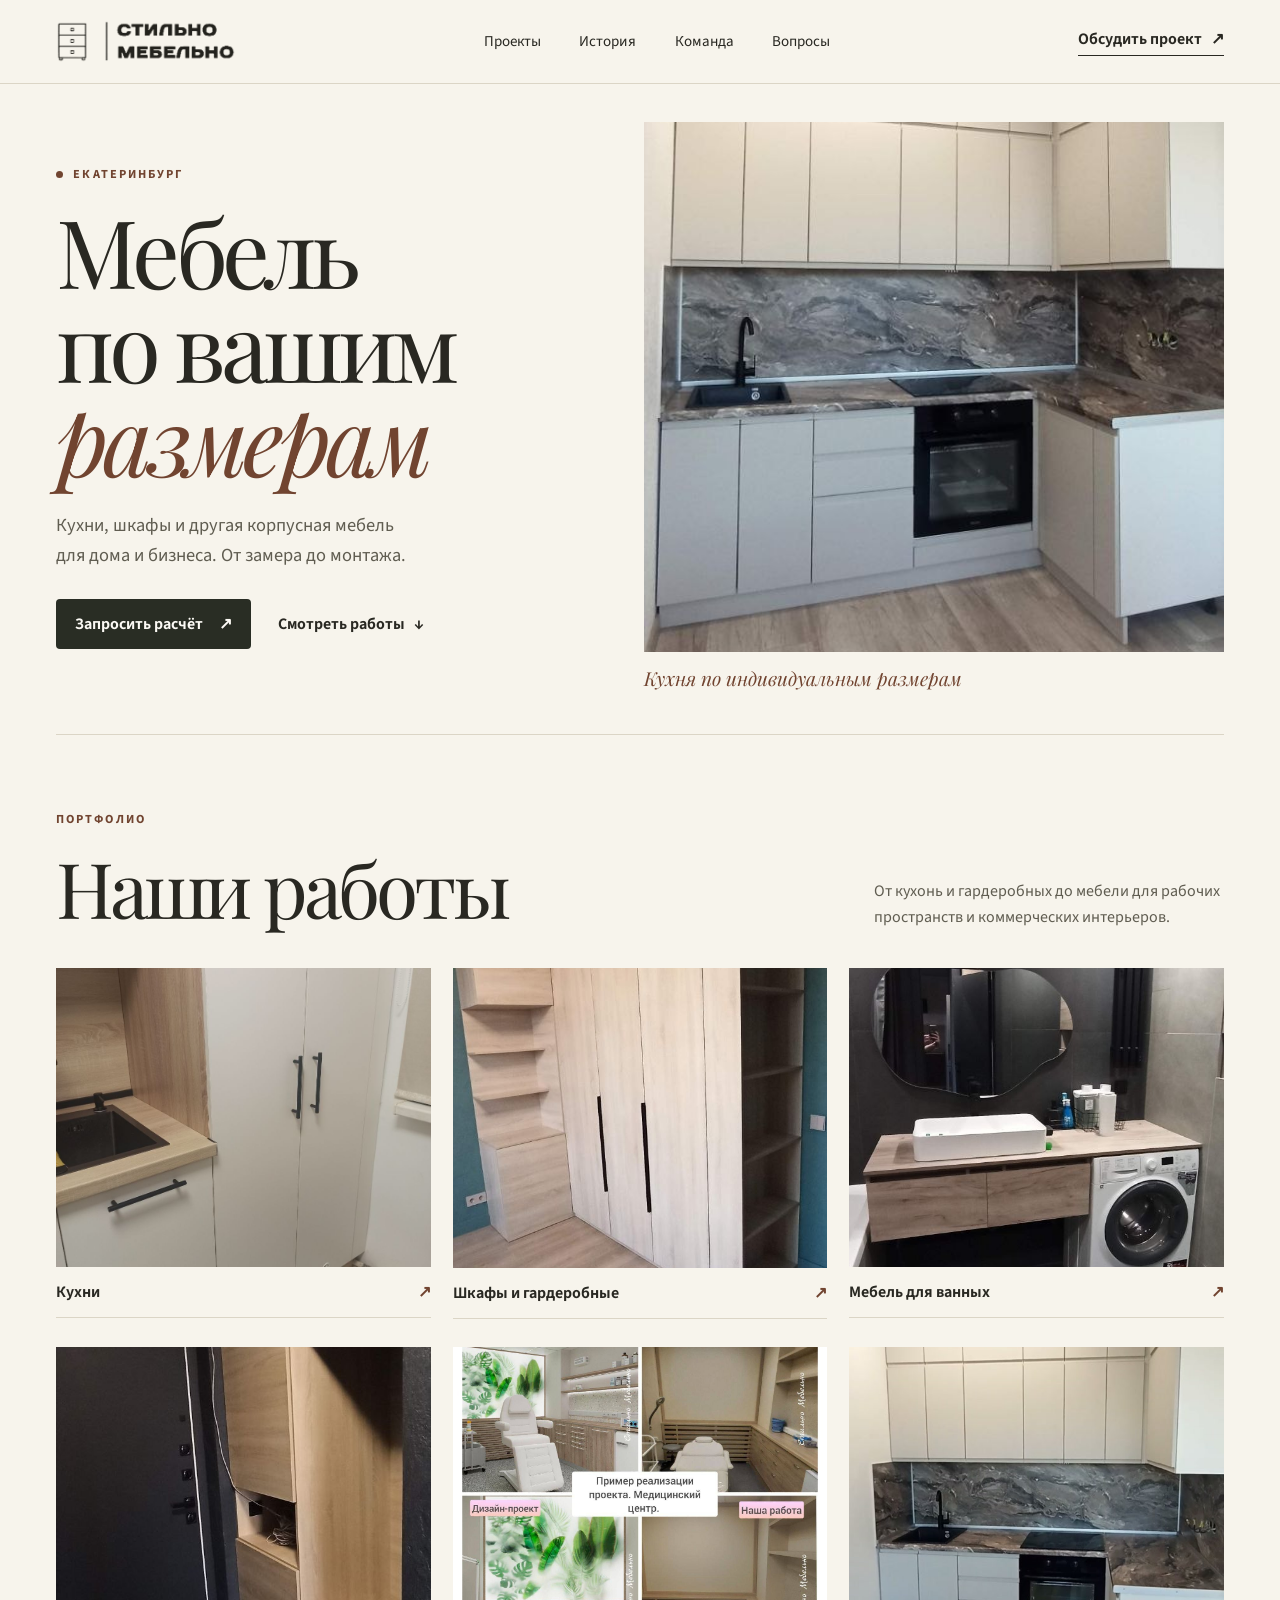
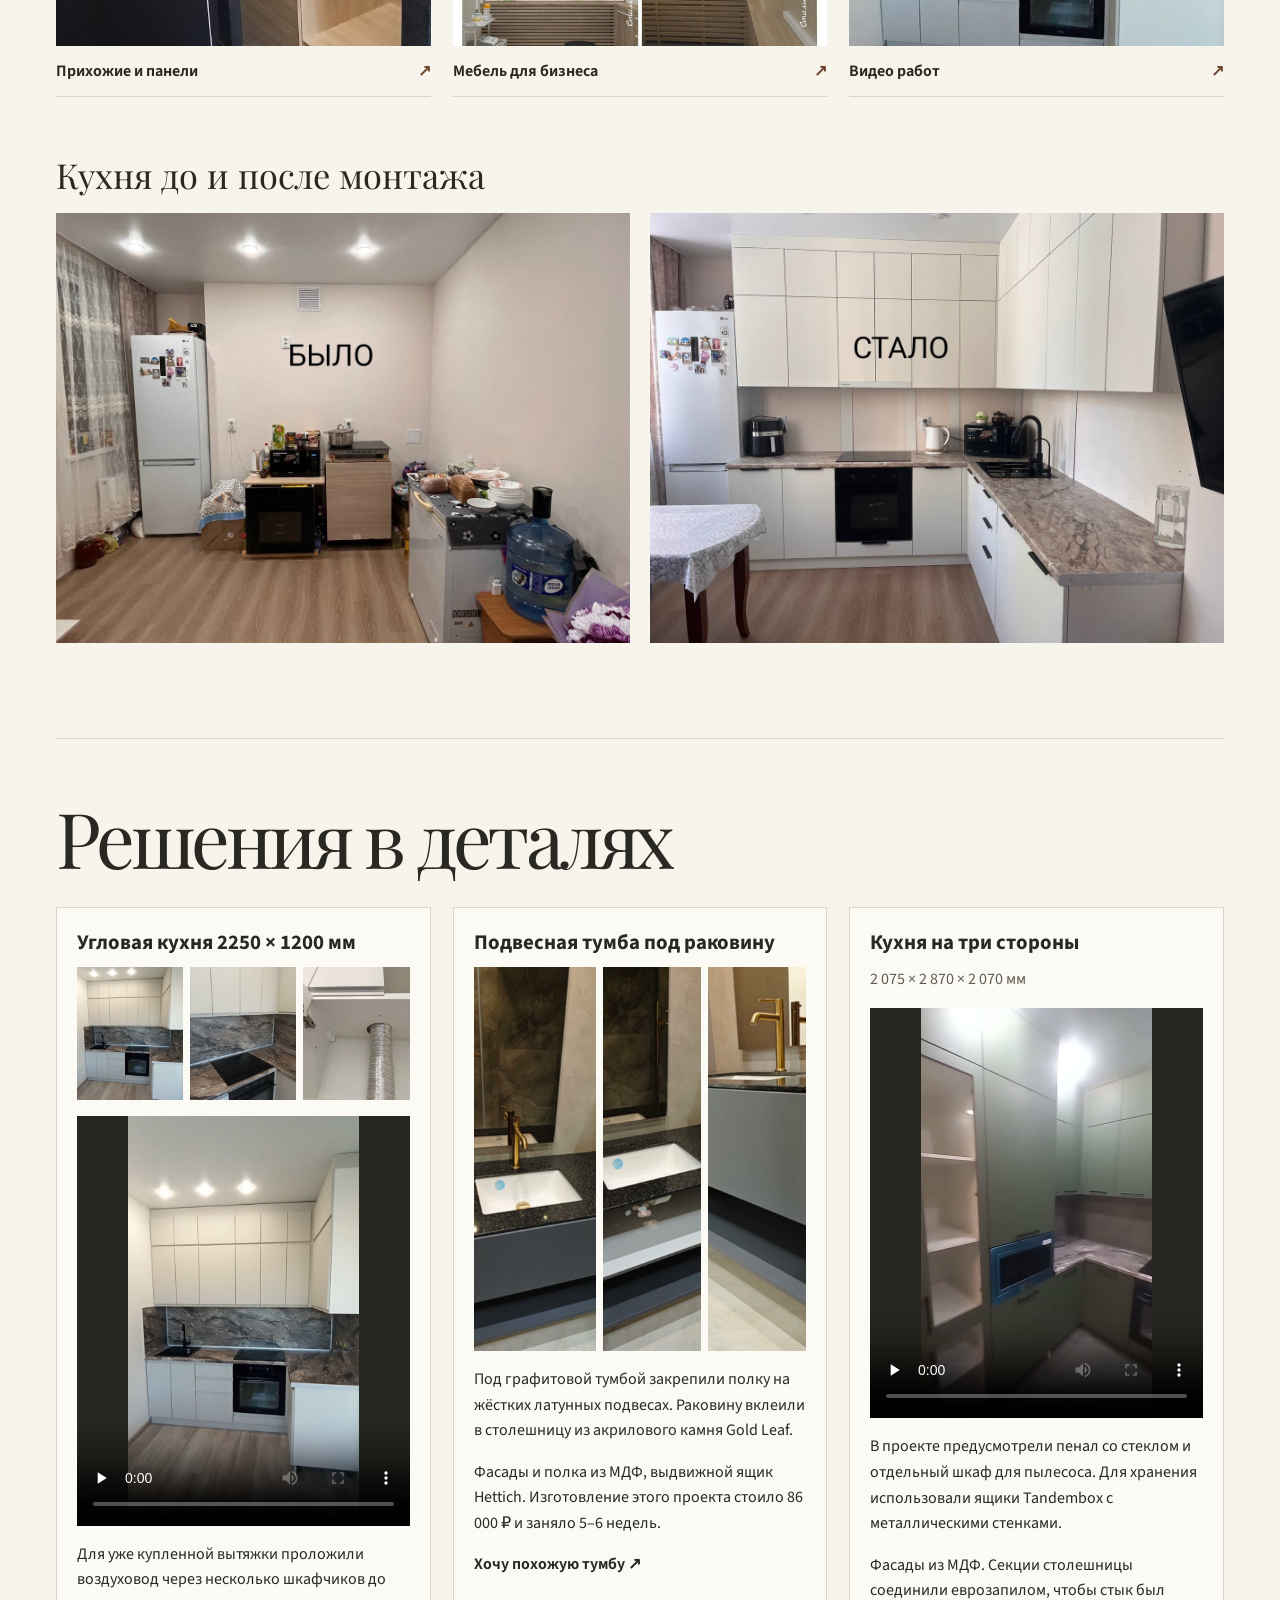
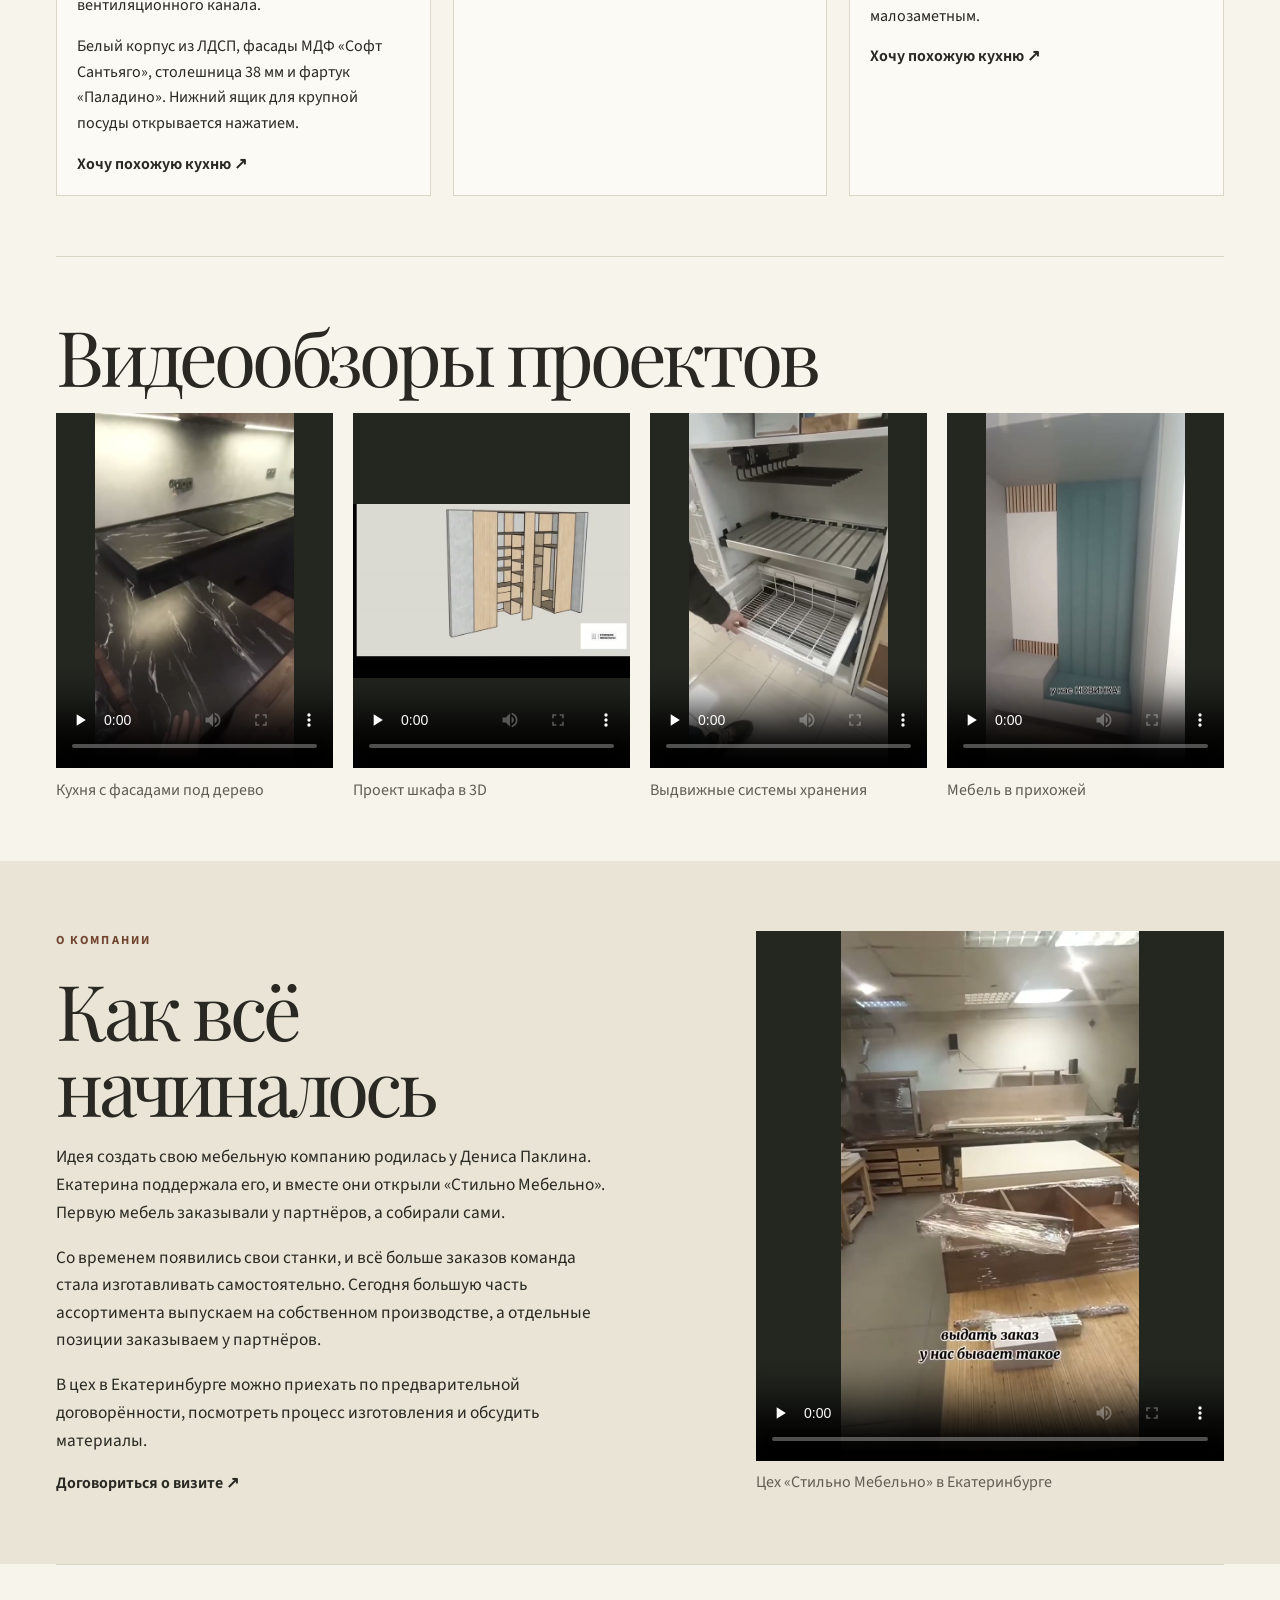
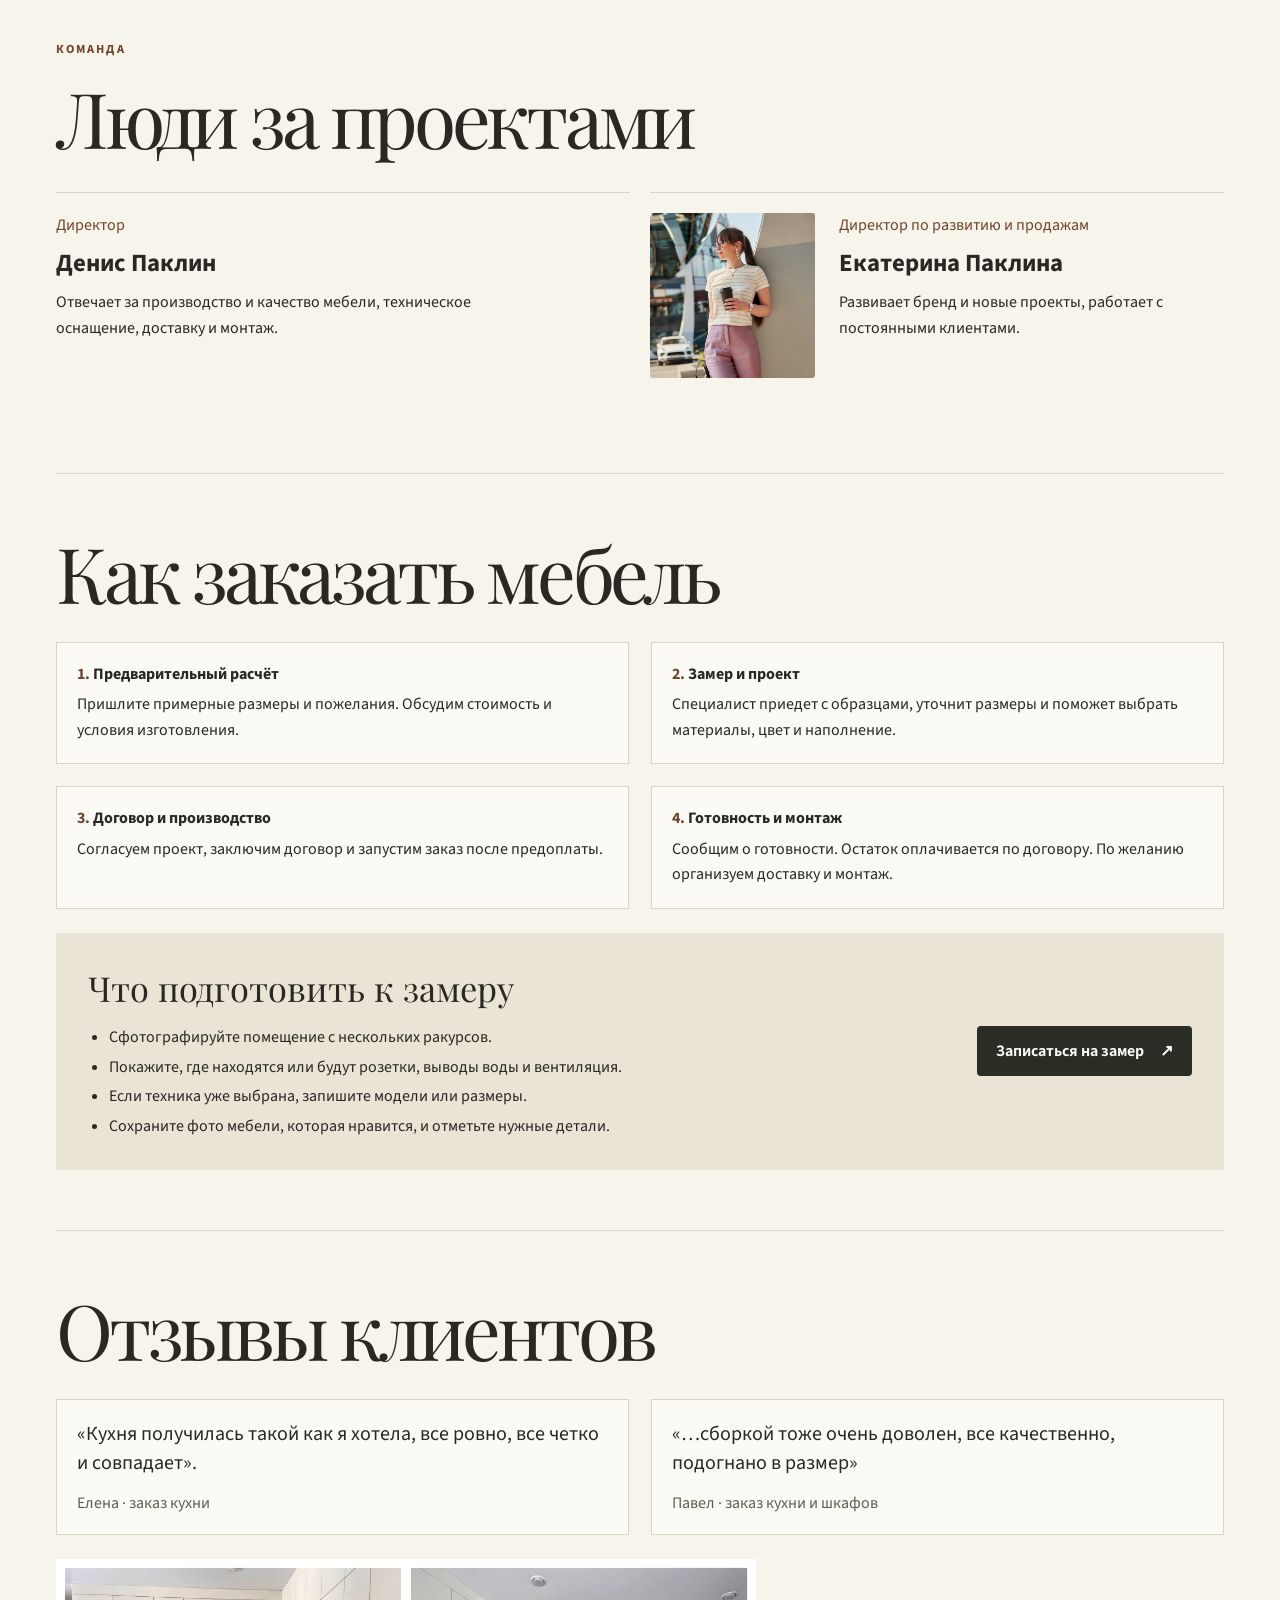
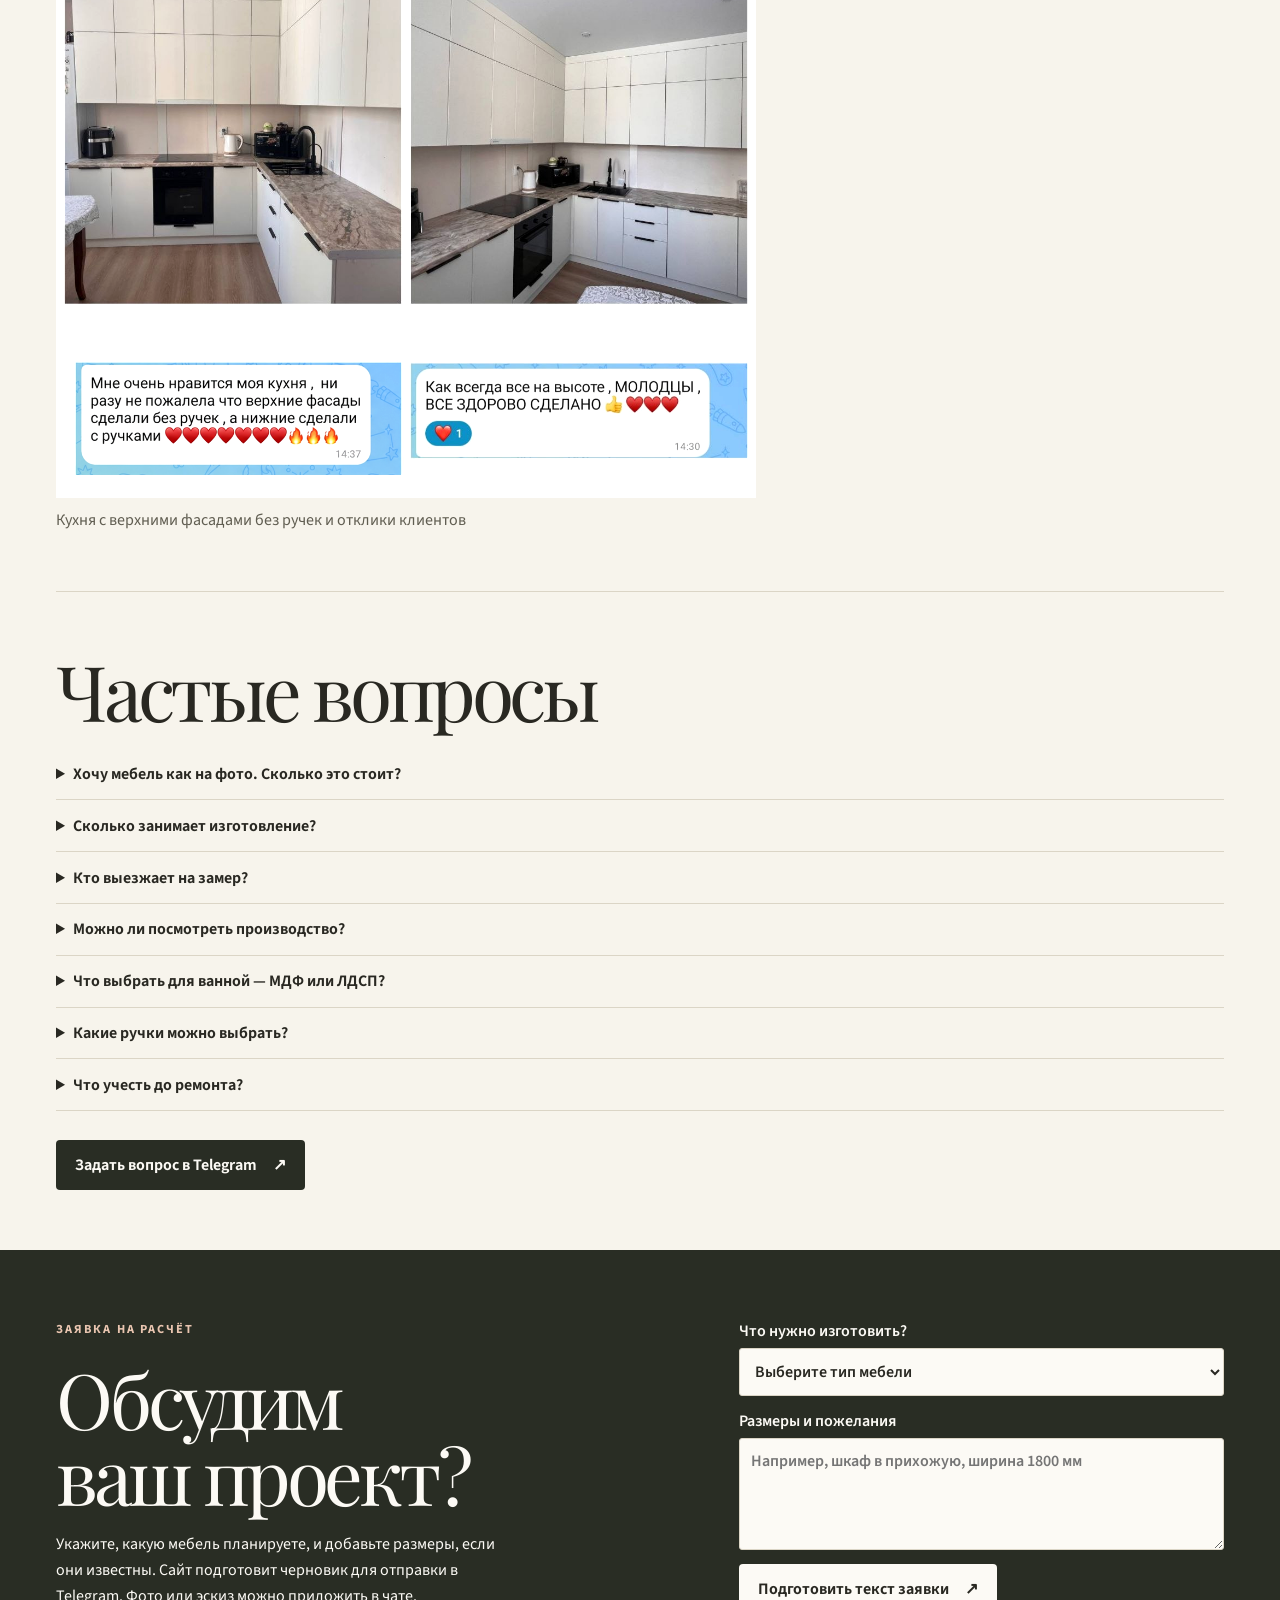
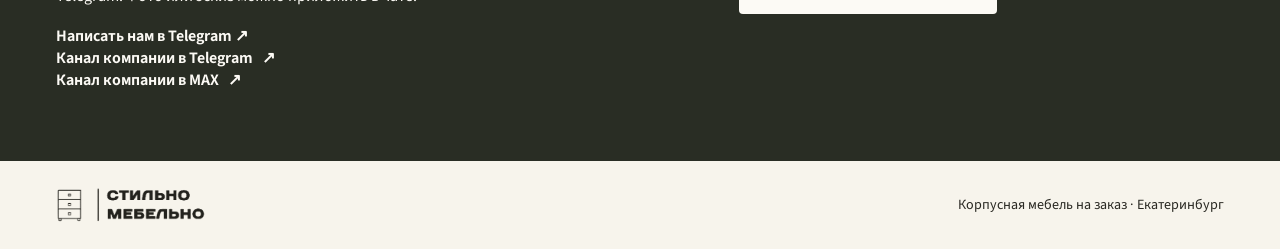
==== commit 3e2262a2: "Increase vanity photo row height by 80 percent" ====
--- a/index.html
+++ b/index.html
@@ -10,7 +10,7 @@
   <meta property="og:url" content="https://korkints.github.io/stilno-mebelno/">
   <title>Стильно Мебельно — мебель на заказ в Екатеринбурге</title>
   <link rel="icon" href="assets/favicon.svg" type="image/svg+xml">
-  <link rel="stylesheet" href="style.css?v=vanity-row-140">
+  <link rel="stylesheet" href="style.css?v=vanity-row-180">
   <script src="site.js?v=kitchen-and-measurement" defer></script>
 </head>
 <body>
--- a/style.css
+++ b/style.css
@@ -276,5 +276,5 @@
 .measurement-prep ul { margin: 0; padding-left: 1.3em; line-height: 1.5; }
 .measurement-prep li + li { margin-top: .35rem; }
 
-.vanity-stills { grid-template-columns: minmax(0, 1.25fr) repeat(2, minmax(0, 1fr)); grid-template-rows: minmax(0, 1fr); aspect-ratio: 120/77; }
+.vanity-stills { grid-template-columns: minmax(0, 1.25fr) repeat(2, minmax(0, 1fr)); grid-template-rows: minmax(0, 1fr); aspect-ratio: 200/231; }
 .vanity-stills img { height: 100%; aspect-ratio: auto; }
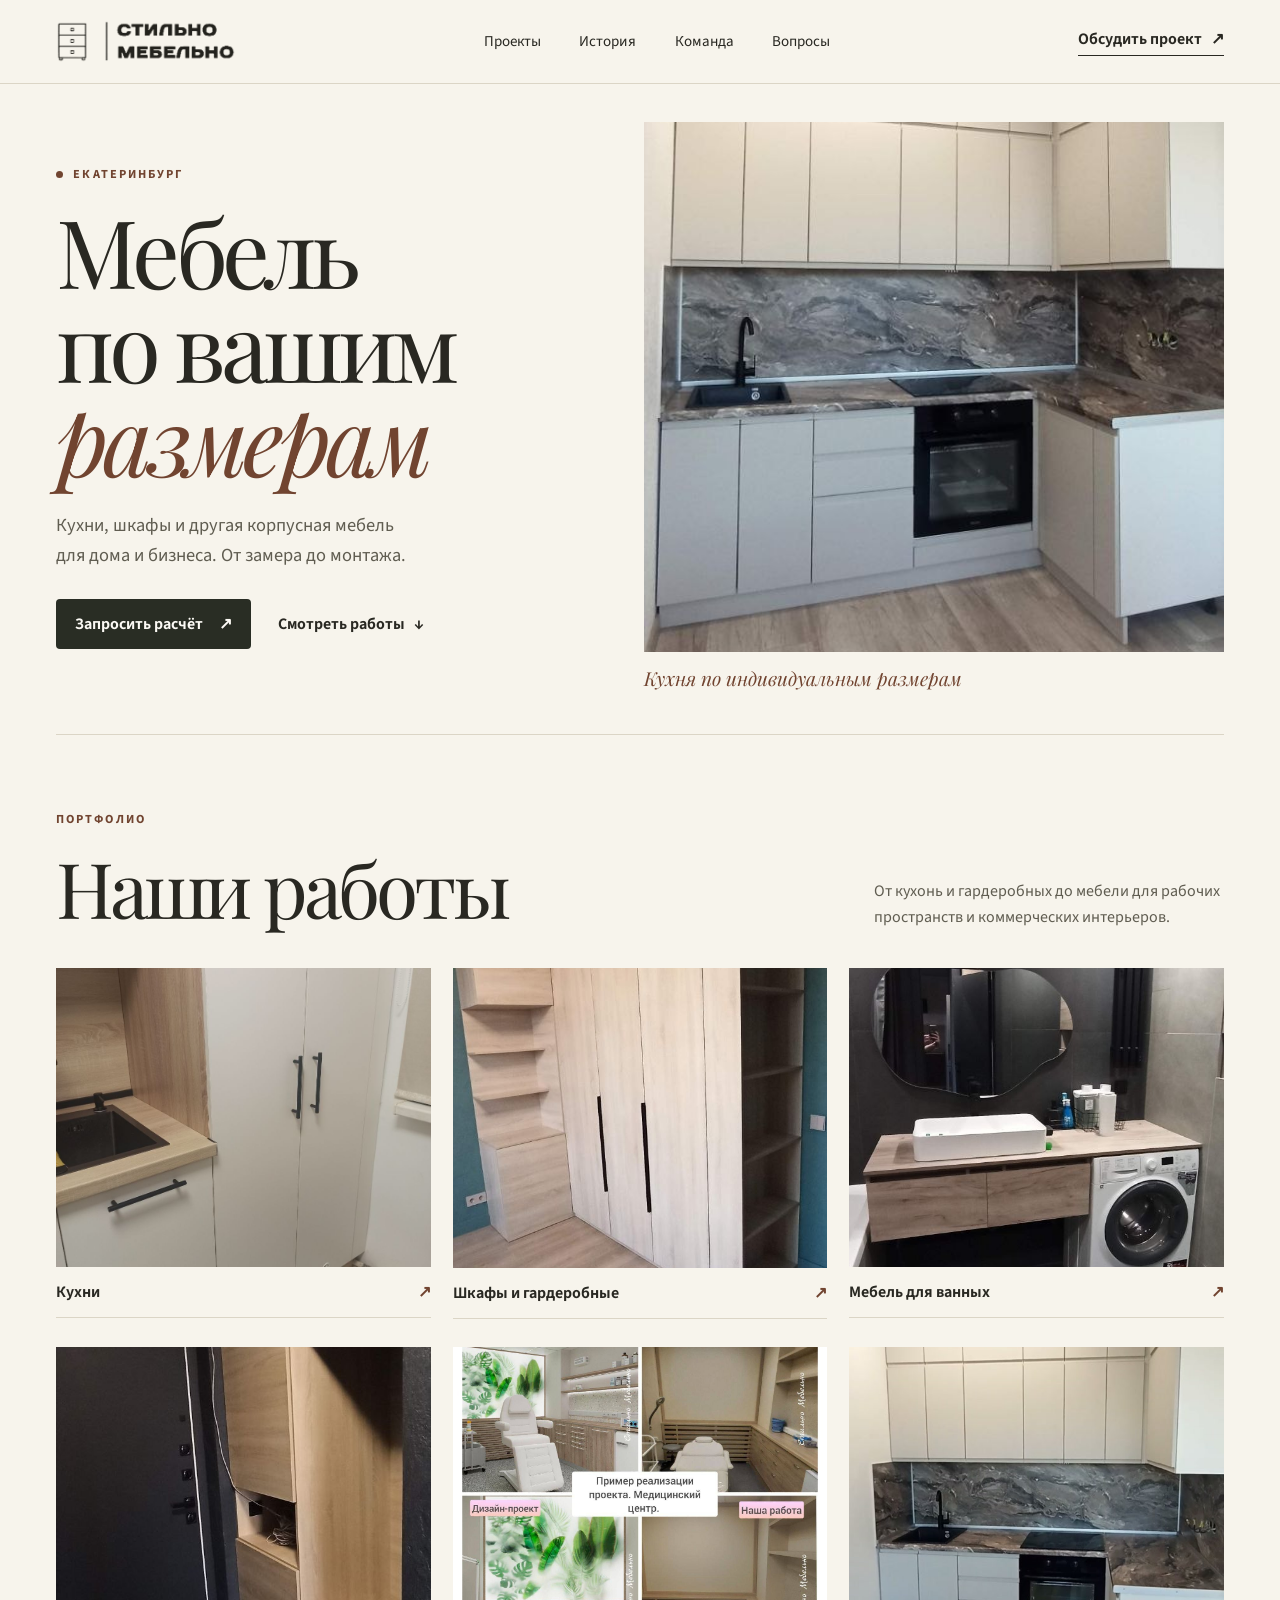
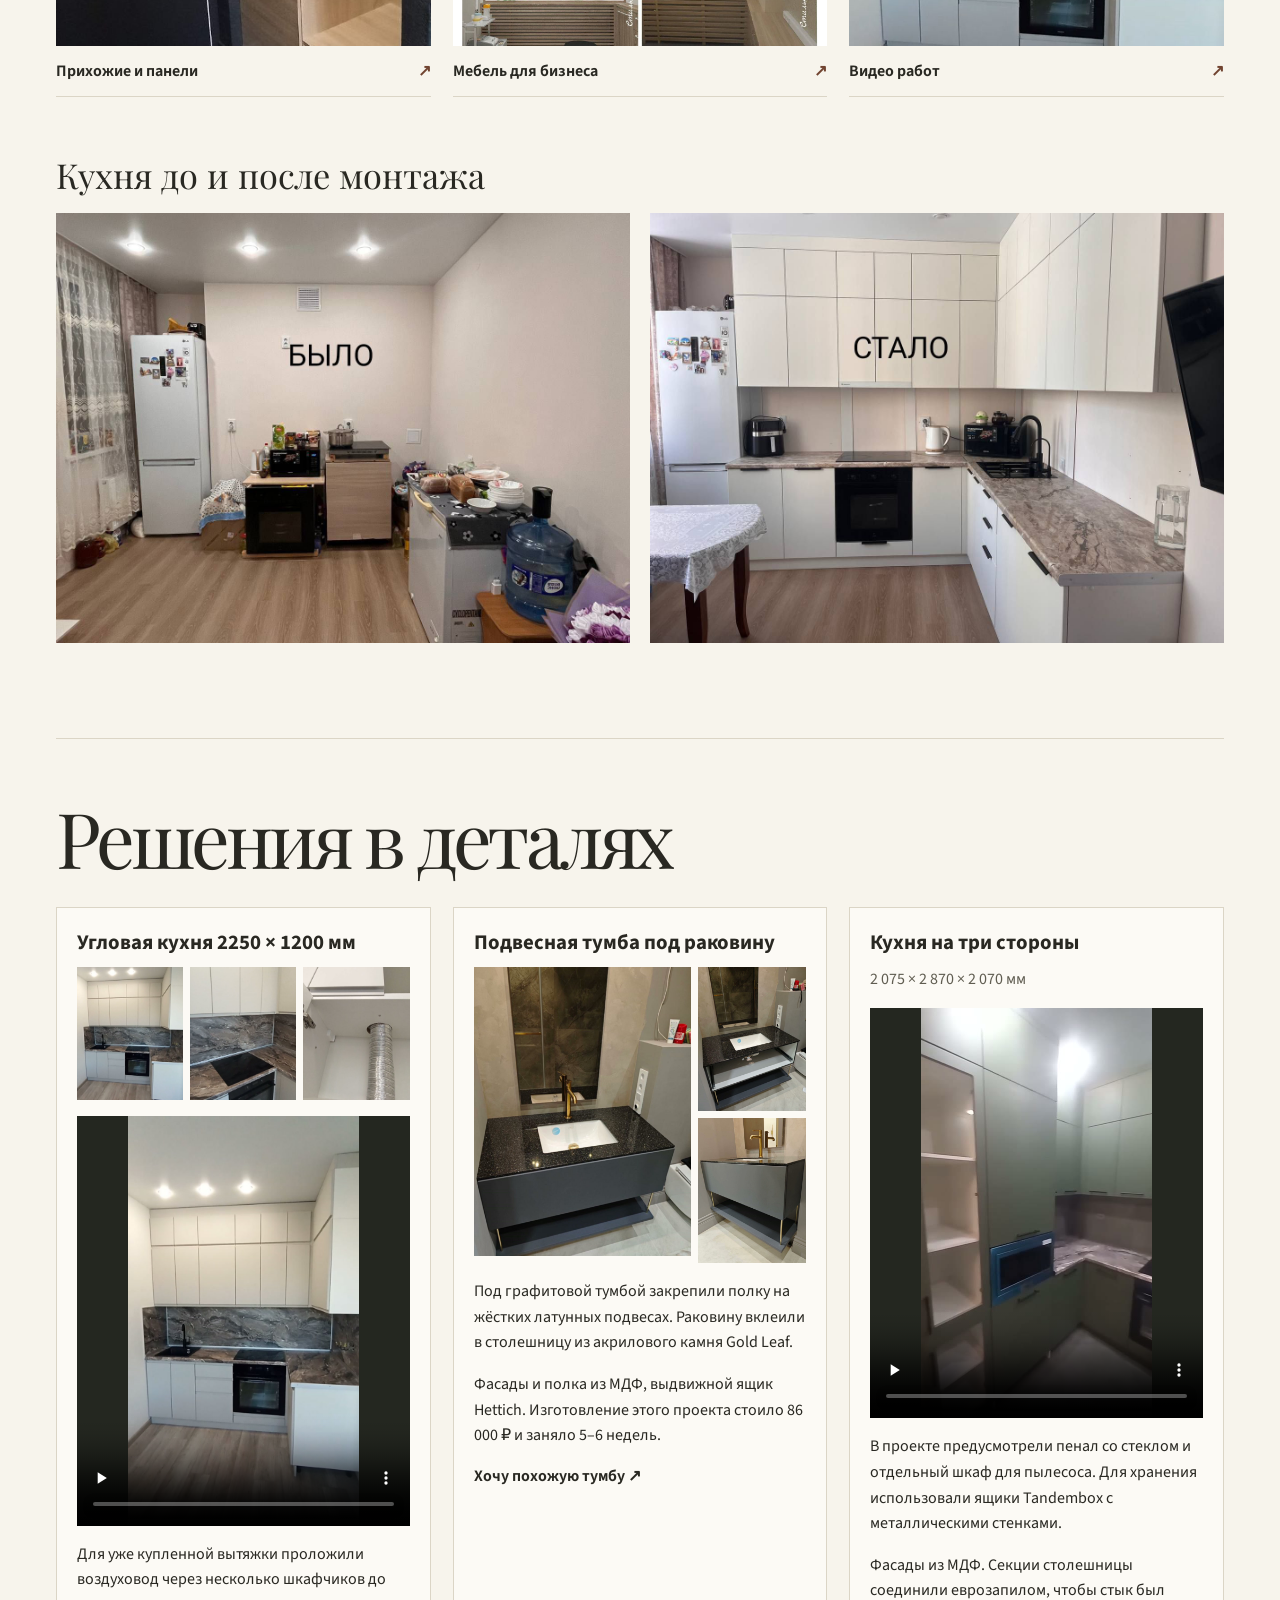
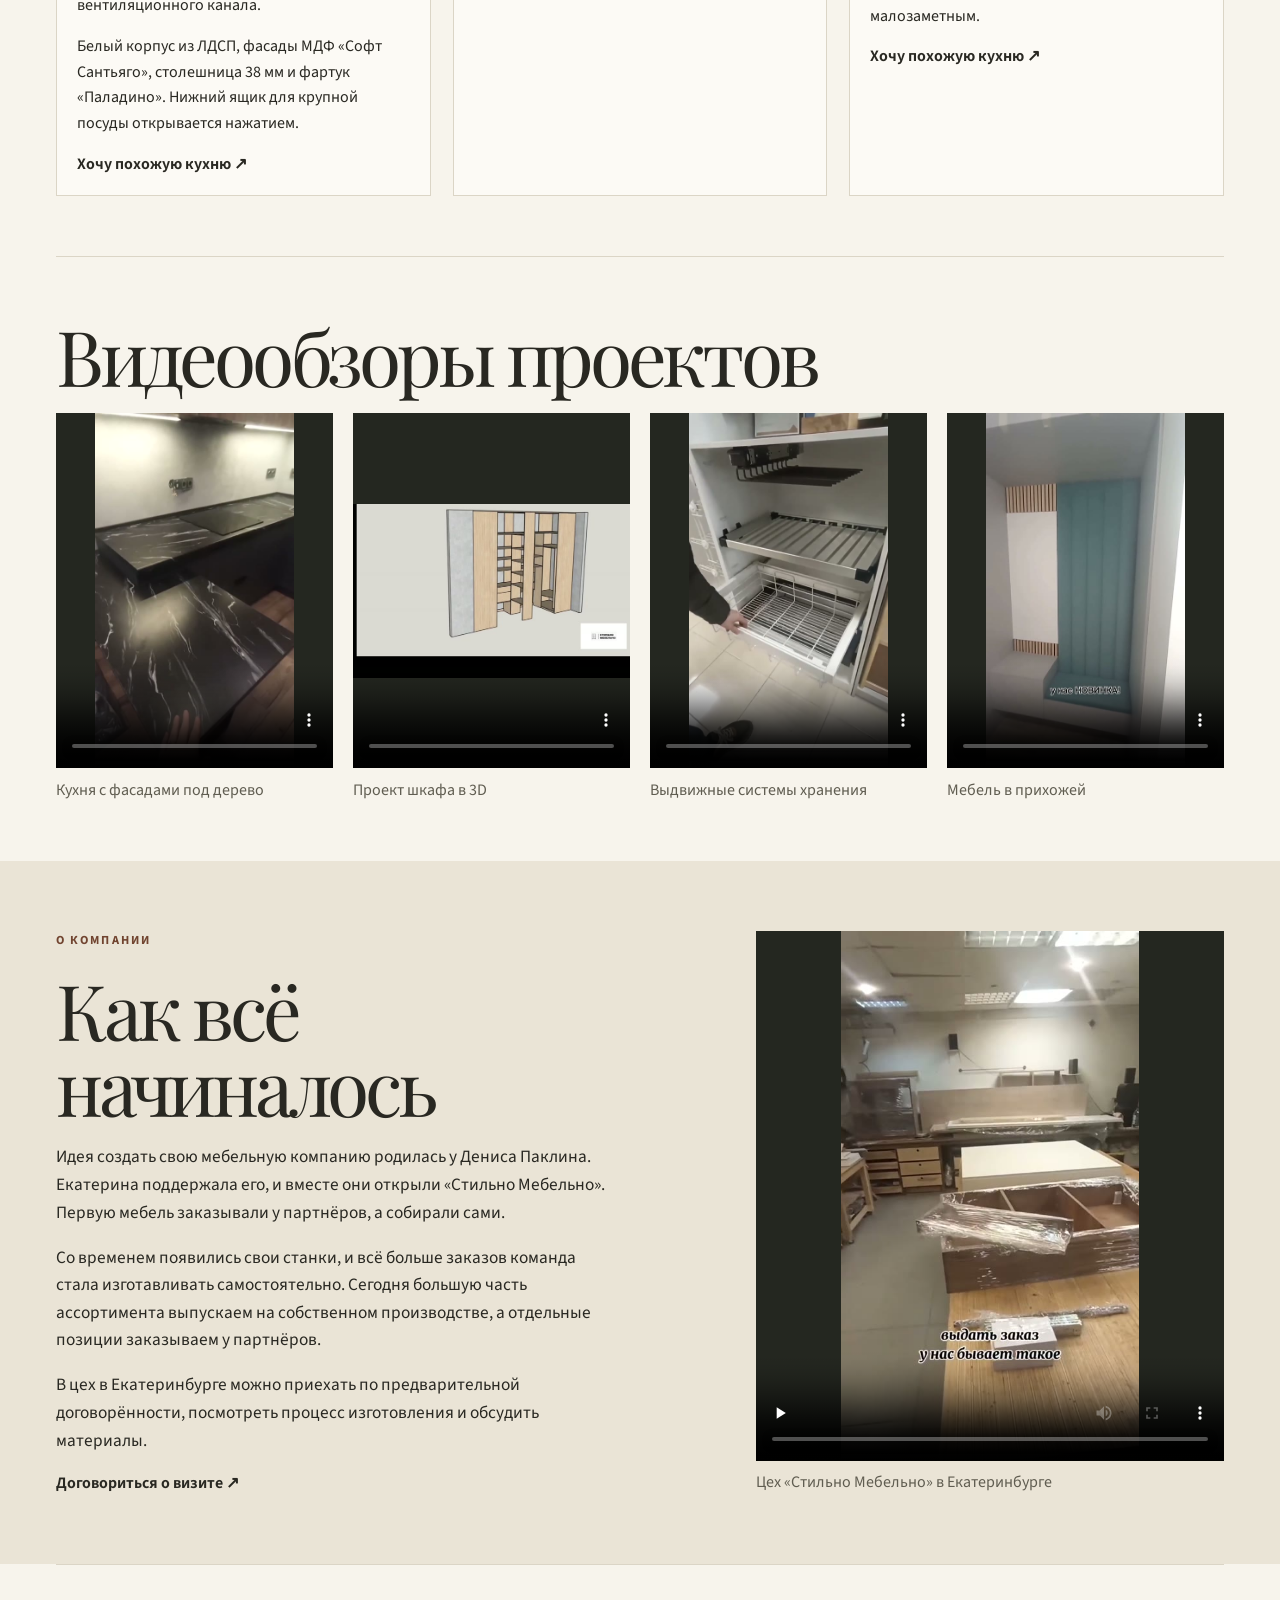
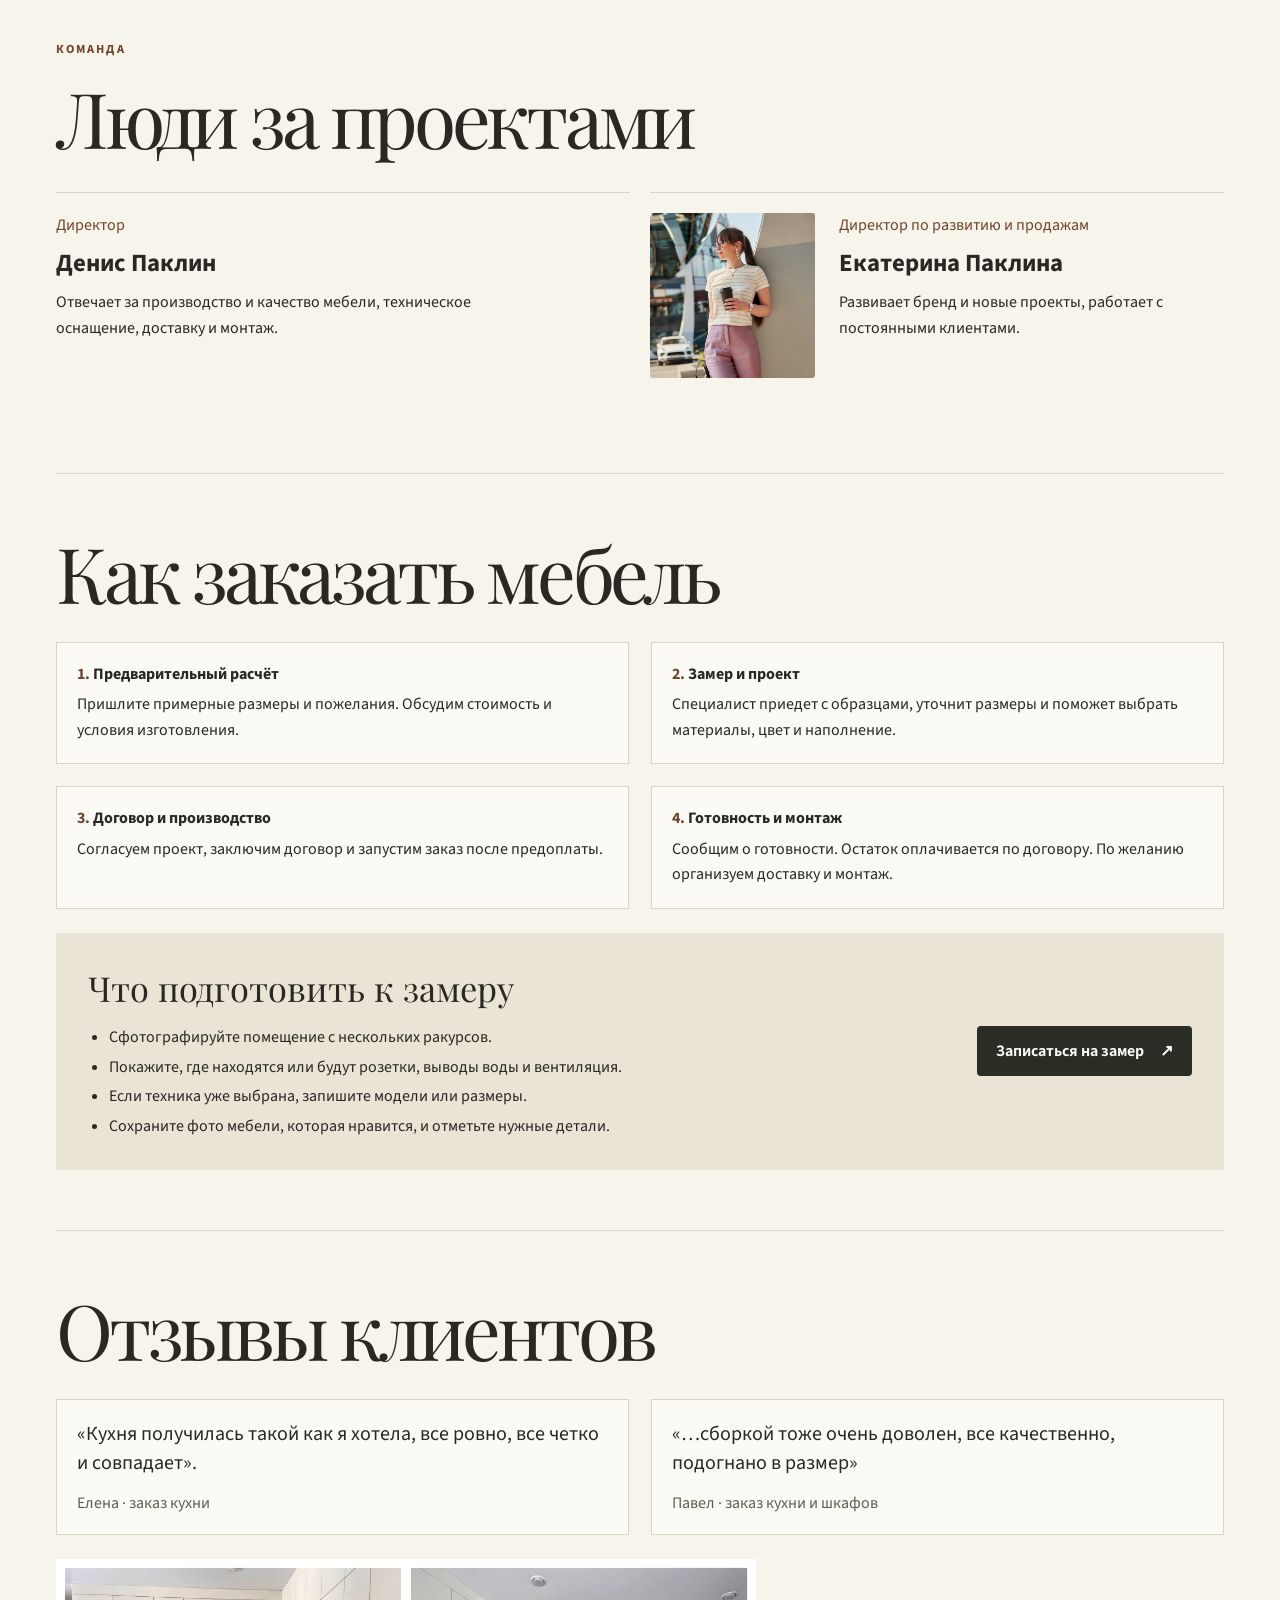
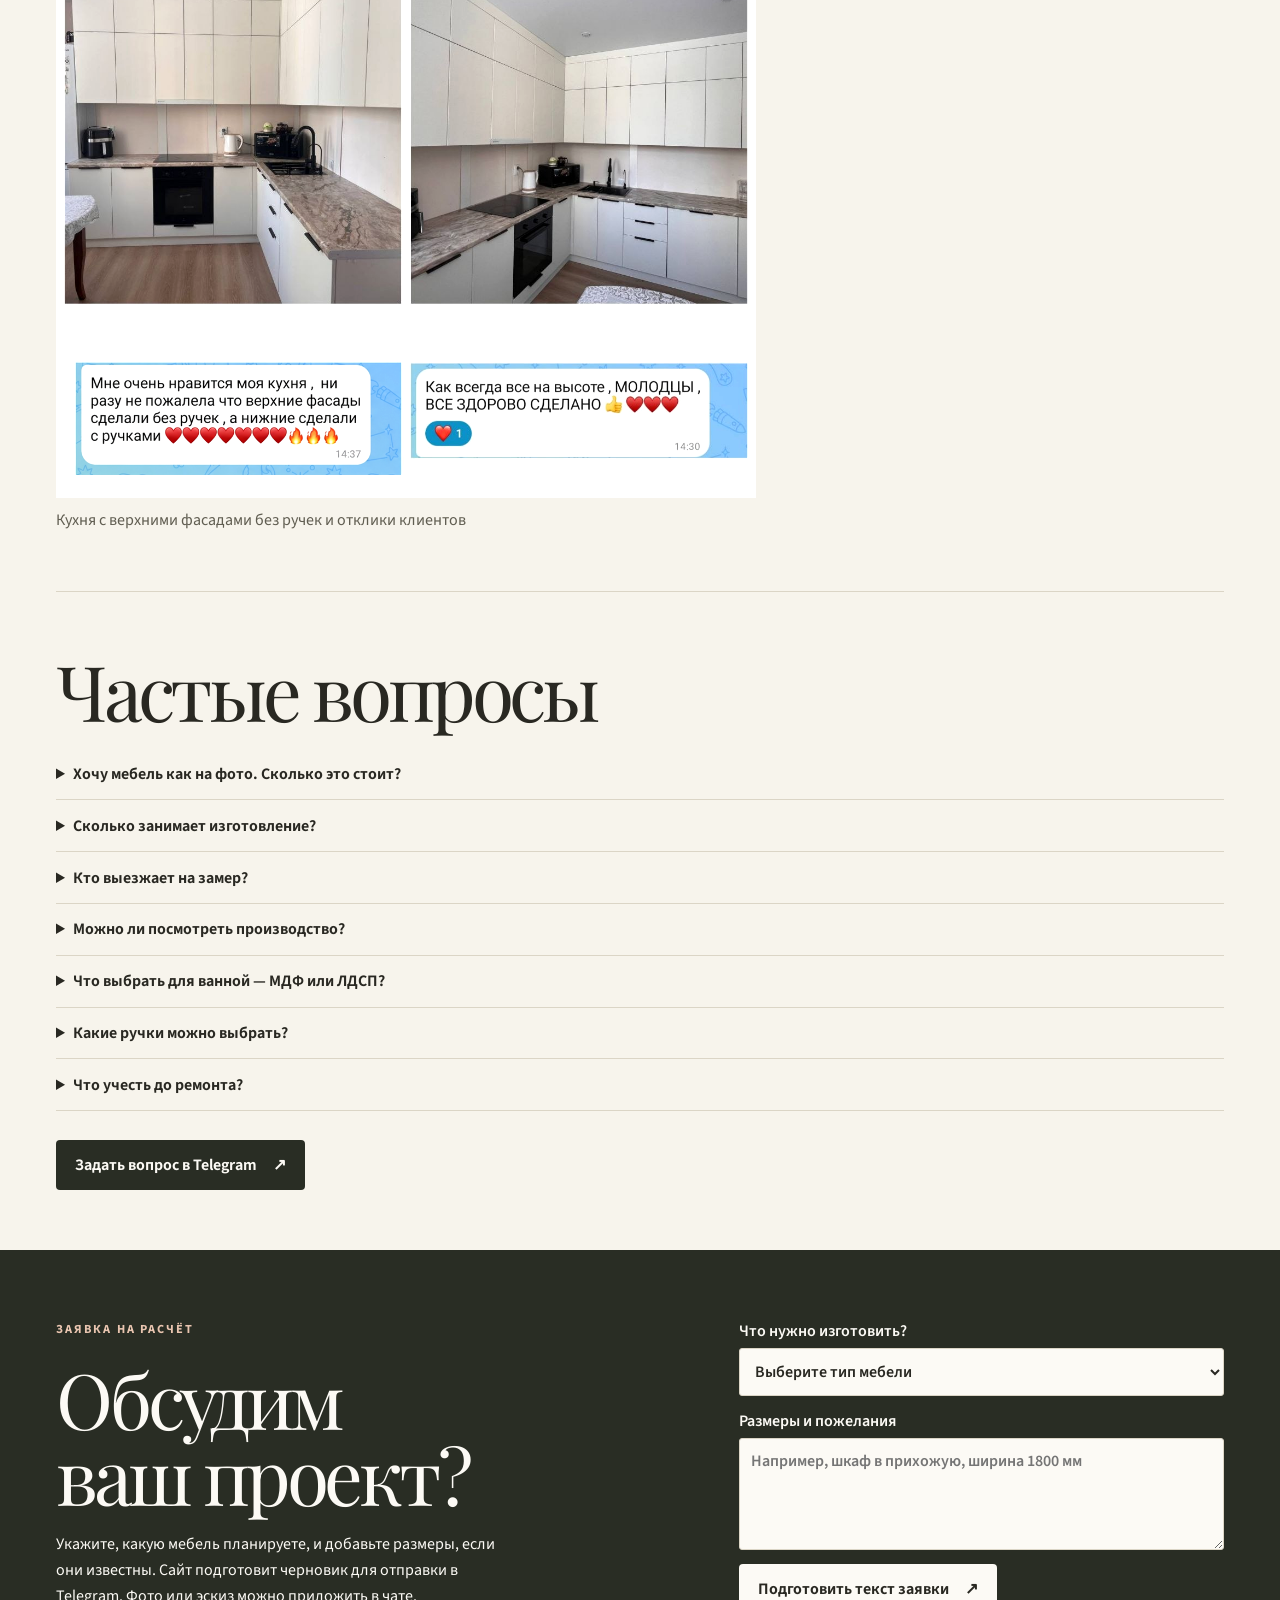
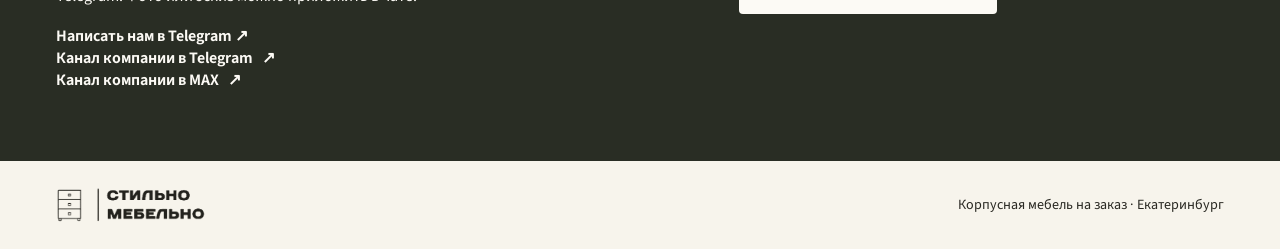
==== commit da526c4e: "Preserve natural proportions in vanity photos" ====
--- a/index.html
+++ b/index.html
@@ -10,7 +10,7 @@
   <meta property="og:url" content="https://korkints.github.io/stilno-mebelno/">
   <title>Стильно Мебельно — мебель на заказ в Екатеринбурге</title>
   <link rel="icon" href="assets/favicon.svg" type="image/svg+xml">
-  <link rel="stylesheet" href="style.css?v=vanity-row-180">
+  <link rel="stylesheet" href="style.css?v=vanity-natural-photos">
   <script src="site.js?v=kitchen-and-measurement" defer></script>
 </head>
 <body>
--- a/style.css
+++ b/style.css
@@ -276,5 +276,6 @@
 .measurement-prep ul { margin: 0; padding-left: 1.3em; line-height: 1.5; }
 .measurement-prep li + li { margin-top: .35rem; }
 
-.vanity-stills { grid-template-columns: minmax(0, 1.25fr) repeat(2, minmax(0, 1fr)); grid-template-rows: minmax(0, 1fr); aspect-ratio: 200/231; }
-.vanity-stills img { height: 100%; aspect-ratio: auto; }
+.vanity-stills { grid-template-columns: minmax(0, 2fr) minmax(0, 1fr); align-items: start; }
+.vanity-stills .photo-trigger:first-child { grid-row: span 2; }
+.vanity-stills img { height: auto; aspect-ratio: auto; }
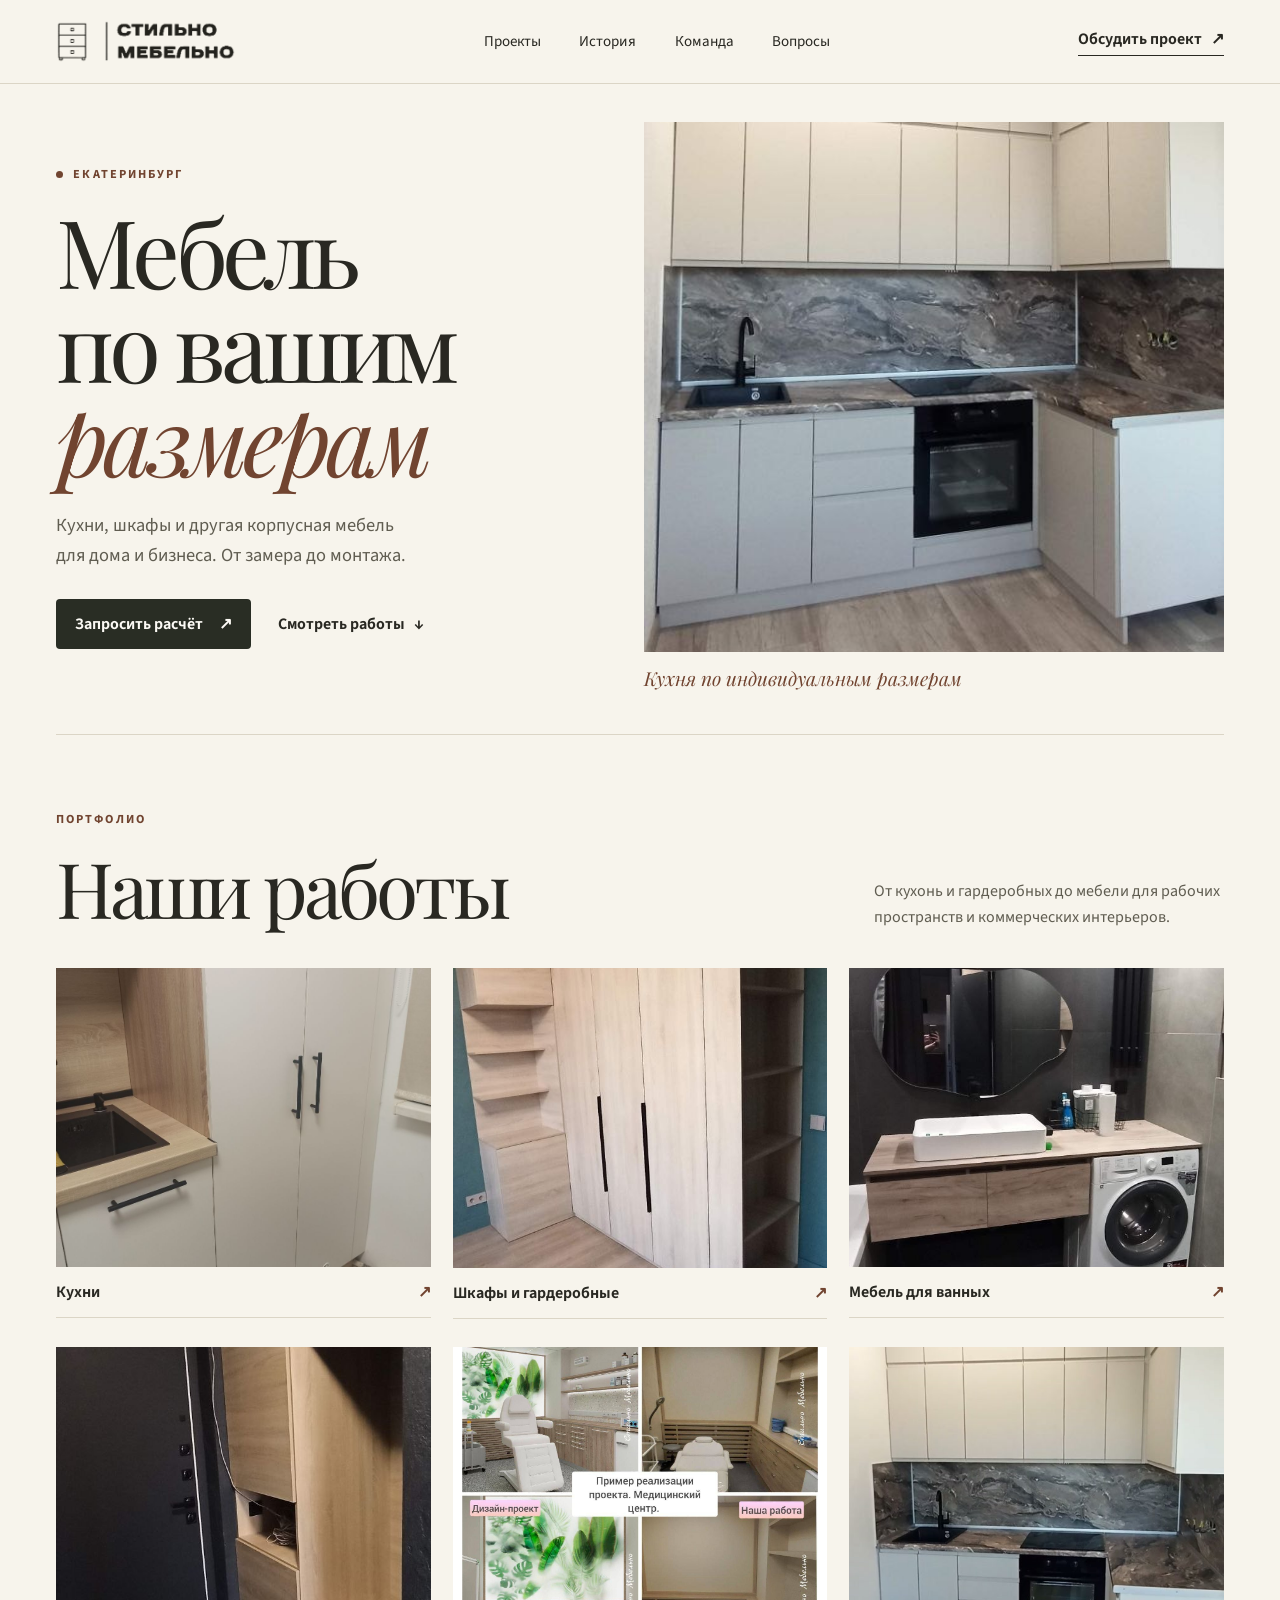
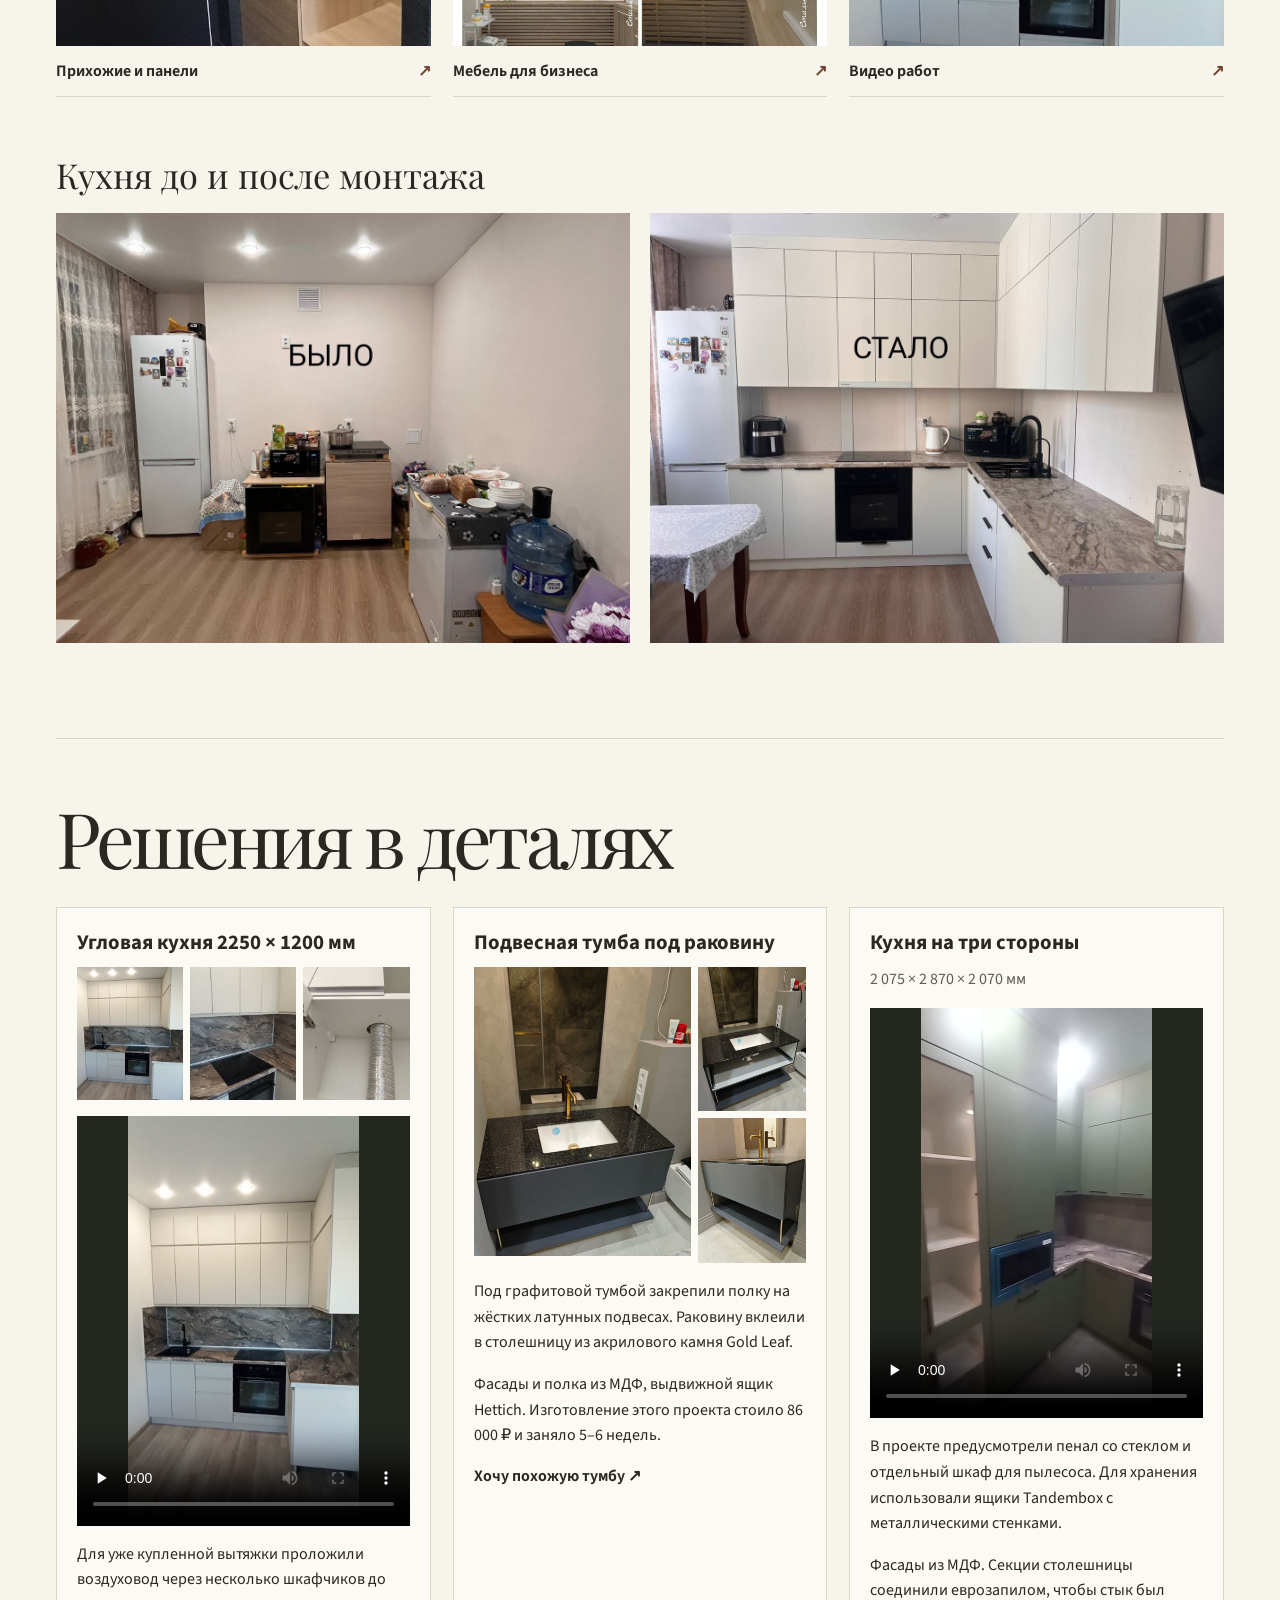
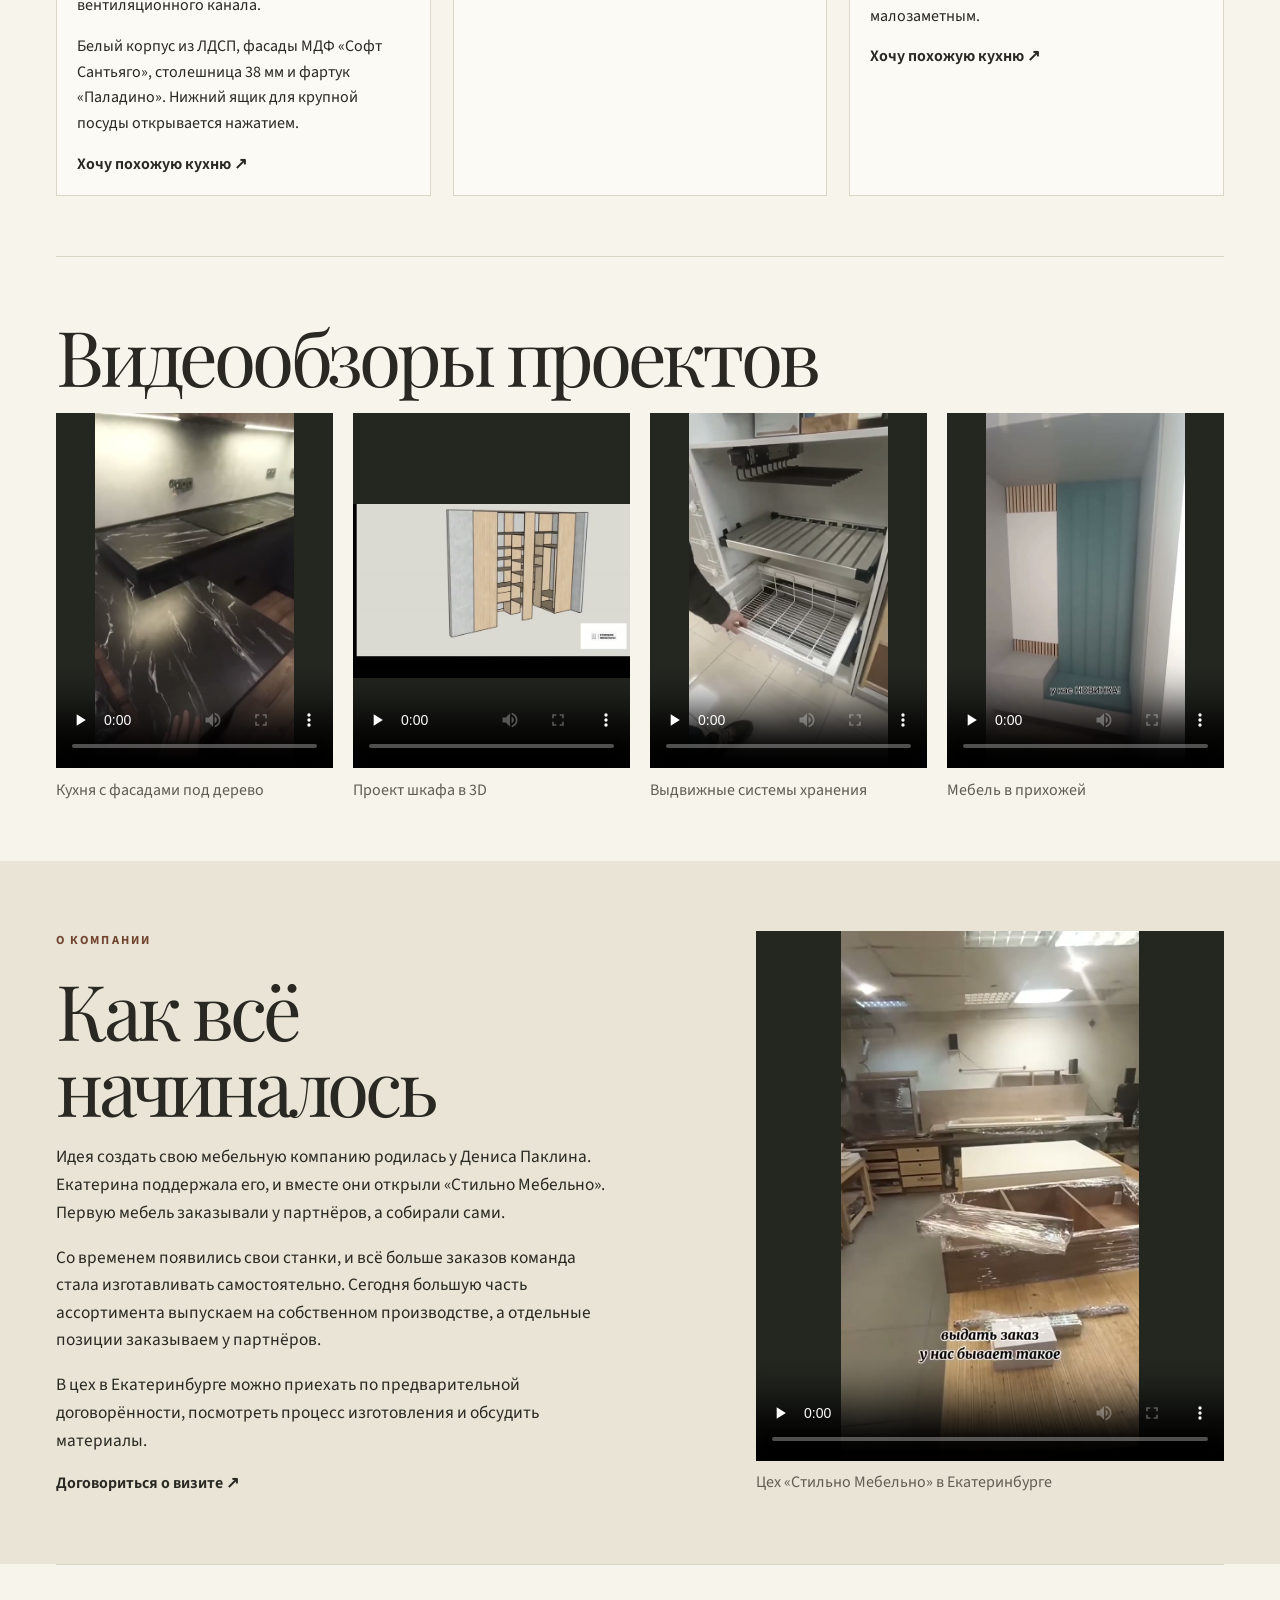
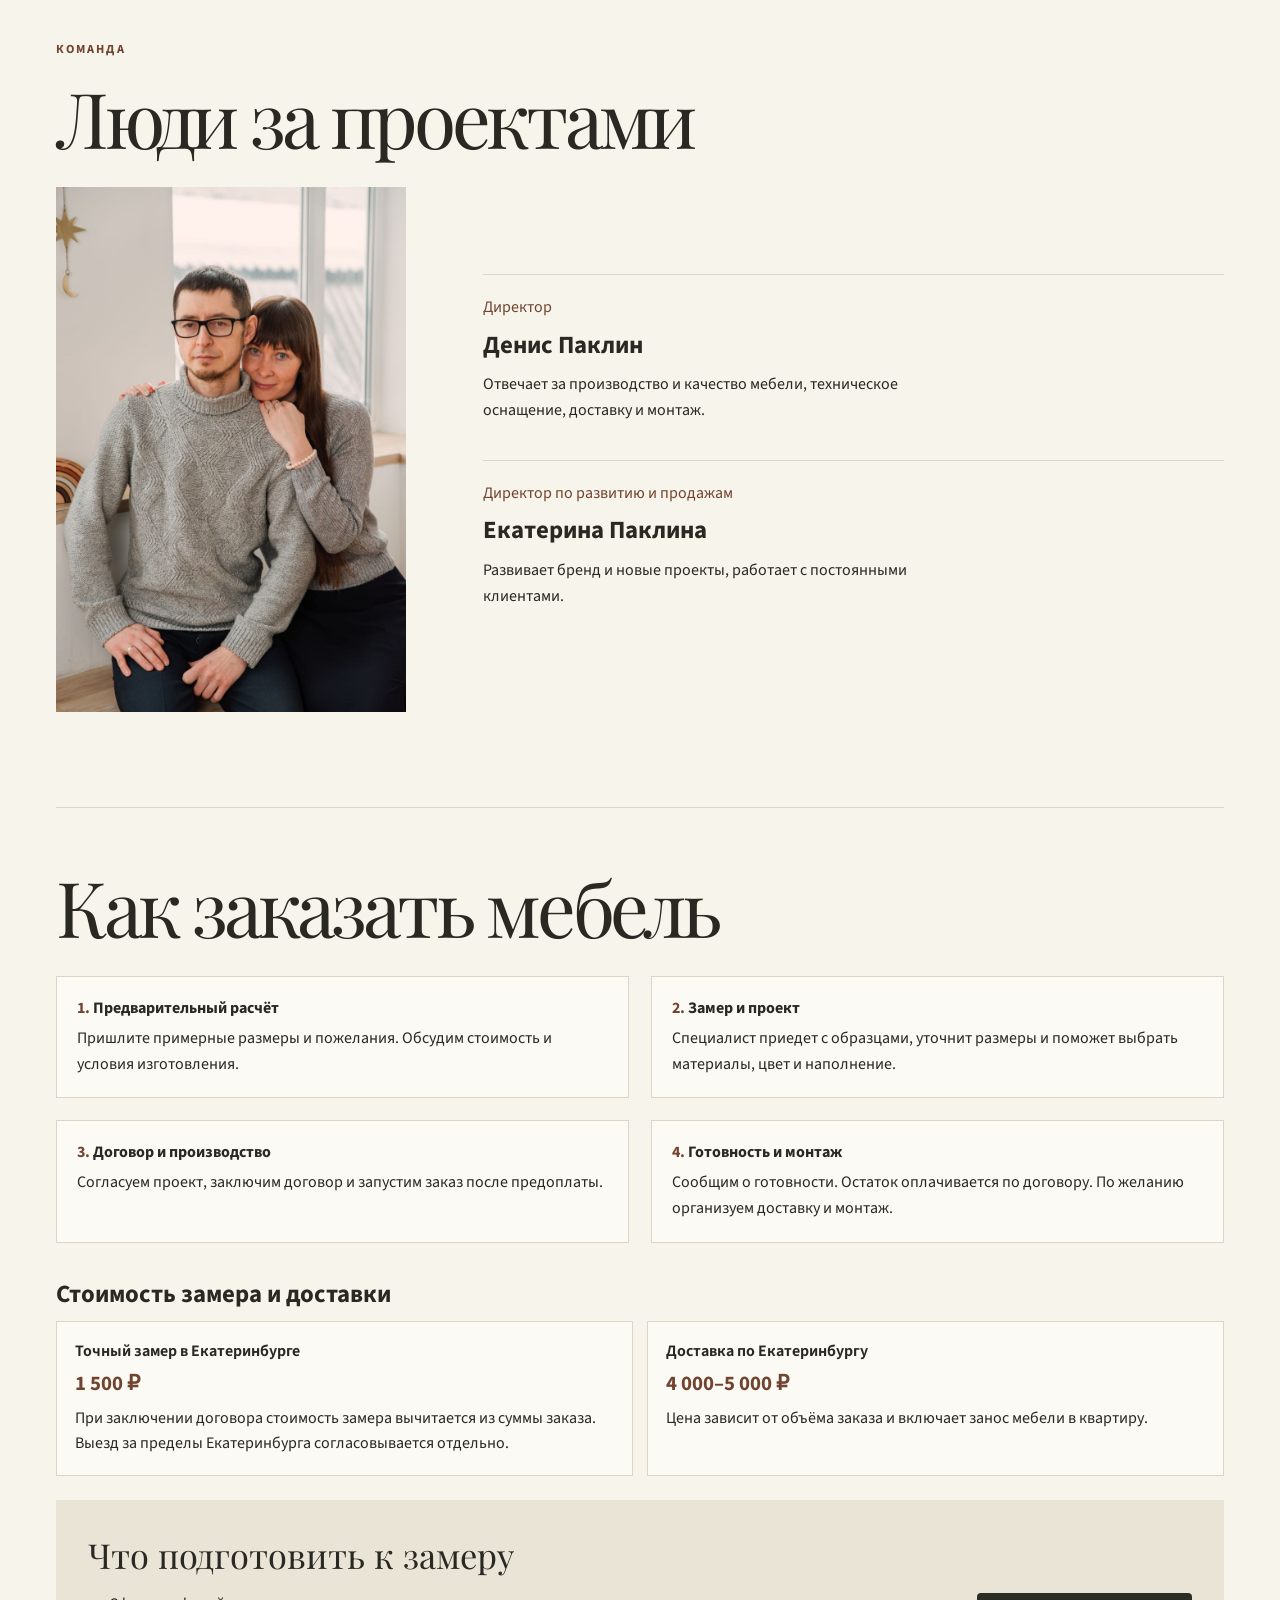
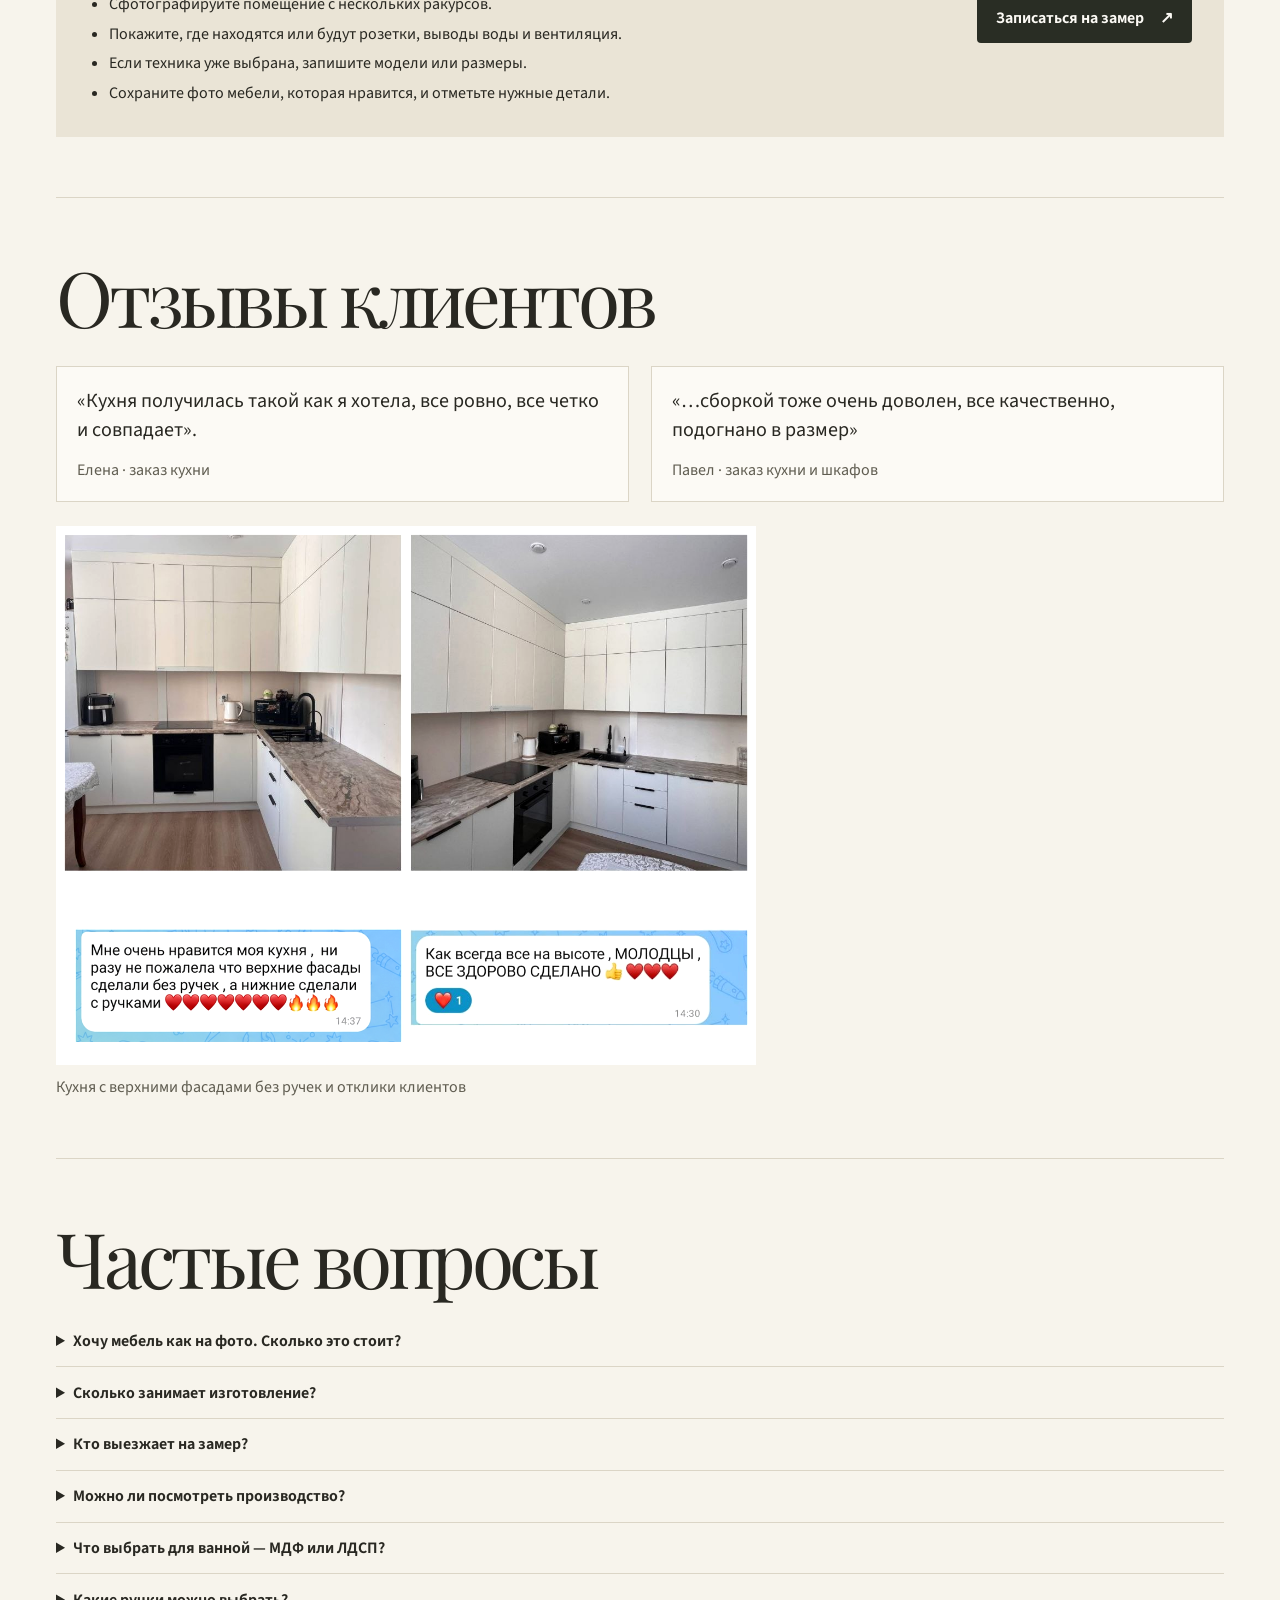
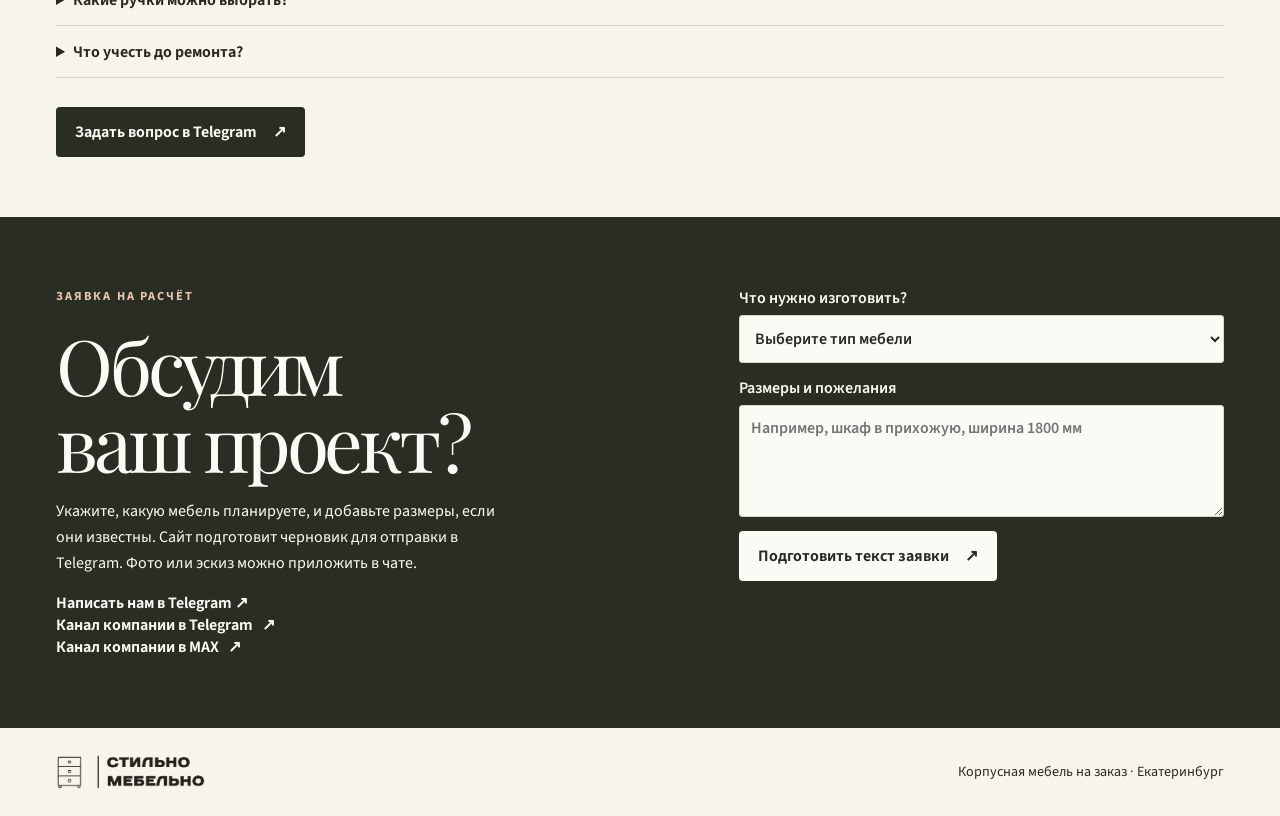
==== commit db8fb6d6: "Publish measurement and delivery rates and team portrait" ====
--- a/index.html
+++ b/index.html
@@ -10,7 +10,7 @@
   <meta property="og:url" content="https://korkints.github.io/stilno-mebelno/">
   <title>Стильно Мебельно — мебель на заказ в Екатеринбурге</title>
   <link rel="icon" href="assets/favicon.svg" type="image/svg+xml">
-  <link rel="stylesheet" href="style.css?v=vanity-natural-photos">
+  <link rel="stylesheet" href="style.css?v=team-and-rates">
   <script src="site.js?v=kitchen-and-measurement" defer></script>
 </head>
 <body>
@@ -125,12 +125,16 @@
 
     <section id="team" class="team wrap">
       <p class="eyebrow">Команда</p><h2>Люди за проектами</h2>
-      <div class="team-grid">
-        <article><p class="role">Директор</p><h3>Денис Паклин</h3><p>Отвечает за производство и качество мебели, техническое оснащение, доставку и монтаж.</p></article>
-        <article class="team-with-portrait">
-          <img src="assets/ekaterina-paklina.jpg" alt="Екатерина Паклина" width="640" height="640" loading="lazy">
-          <div><p class="role">Директор по развитию и продажам</p><h3>Екатерина Паклина</h3><p>Развивает бренд и новые проекты, работает с постоянными клиентами.</p></div>
-        </article>
+      <div class="team-layout">
+        <figure class="team-portrait">
+          <button class="photo-trigger" type="button" data-photo-preview aria-label="Увеличить фото Дениса и Екатерины">
+            <img src="assets/denis-ekaterina-paklin.jpg" alt="Денис и Екатерина Паклины" width="854" height="1280" loading="lazy">
+          </button>
+        </figure>
+        <div class="team-grid">
+          <article><p class="role">Директор</p><h3>Денис Паклин</h3><p>Отвечает за производство и качество мебели, техническое оснащение, доставку и монтаж.</p></article>
+          <article><p class="role">Директор по развитию и продажам</p><h3>Екатерина Паклина</h3><p>Развивает бренд и новые проекты, работает с постоянными клиентами.</p></article>
+        </div>
       </div>
     </section>
 
@@ -142,6 +146,19 @@
         <li><strong>Договор и производство</strong><p>Согласуем проект, заключим договор и запустим заказ после предоплаты.</p></li>
         <li><strong>Готовность и монтаж</strong><p>Сообщим о готовности. Остаток оплачивается по договору. По желанию организуем доставку и монтаж.</p></li>
       </ol>
+      <section class="order-rates" id="order-rates" aria-labelledby="order-rates-title">
+        <h3 id="order-rates-title">Стоимость замера и доставки</h3>
+        <dl>
+          <div>
+            <dt>Точный замер в Екатеринбурге</dt>
+            <dd><strong>1&nbsp;500 ₽</strong><p>При заключении договора стоимость замера вычитается из суммы заказа. Выезд за пределы Екатеринбурга согласовывается отдельно.</p></dd>
+          </div>
+          <div>
+            <dt>Доставка по Екатеринбургу</dt>
+            <dd><strong>4&nbsp;000–5&nbsp;000 ₽</strong><p>Цена зависит от объёма заказа и включает занос мебели в квартиру.</p></dd>
+          </div>
+        </dl>
+      </section>
       <div class="measurement-prep" id="measurement">
         <div>
           <h3>Что подготовить к замеру</h3>
--- a/style.css
+++ b/style.css
@@ -240,9 +240,6 @@
 .client-photo img { display: block; width: 100%; height: auto; filter: contrast(1.025) brightness(1.025); }
 @media (max-width: 850px) { .video-grid { grid-template-columns: repeat(2, minmax(0,1fr)); gap: 14px; } }
 
-.team-with-portrait { display: grid; grid-template-columns: minmax(105px, 165px) minmax(0, 1fr); gap: clamp(12px, 2vw, 24px); align-items: start; }
-.team-with-portrait img { width: 100%; height: auto; border-radius: 3px; }
-@media (max-width: 760px) { .team-with-portrait { grid-template-columns: minmax(96px, 28%) minmax(0, 1fr); } }
 
 .photo-trigger { display: block; width: 100%; padding: 0; border: 0; background: none; cursor: zoom-in; }
 .gallery-head { z-index: 1; }
@@ -279,3 +276,18 @@
 .vanity-stills { grid-template-columns: minmax(0, 2fr) minmax(0, 1fr); align-items: start; }
 .vanity-stills .photo-trigger:first-child { grid-row: span 2; }
 .vanity-stills img { height: auto; aspect-ratio: auto; }
+
+.team-layout { display: grid; grid-template-columns: minmax(0, 350px) minmax(0, 1fr); align-items: center; gap: clamp(24px, 6vw, 80px); margin-top: 2rem; }
+.team-portrait img { width: 100%; height: auto; }
+.team-layout .team-grid { grid-template-columns: 1fr; margin-top: 0; }
+.order-rates { margin-top: 34px; }
+.order-rates dl { display: grid; grid-template-columns: repeat(2, minmax(0, 1fr)); gap: 14px; margin: 0; }
+.order-rates dl > div { padding: 18px; border: 1px solid var(--line); background: var(--white); }
+.order-rates dt { font-weight: 650; }
+.order-rates dd { margin: .45rem 0 0; }
+.order-rates dd strong { color: var(--accent); font-size: 1.3rem; }
+.order-rates dd p { margin: .45rem 0 0; }
+@media (max-width: 600px) {
+  .team-layout, .order-rates dl { grid-template-columns: 1fr; }
+  .team-portrait { width: min(100%, 350px); }
+}
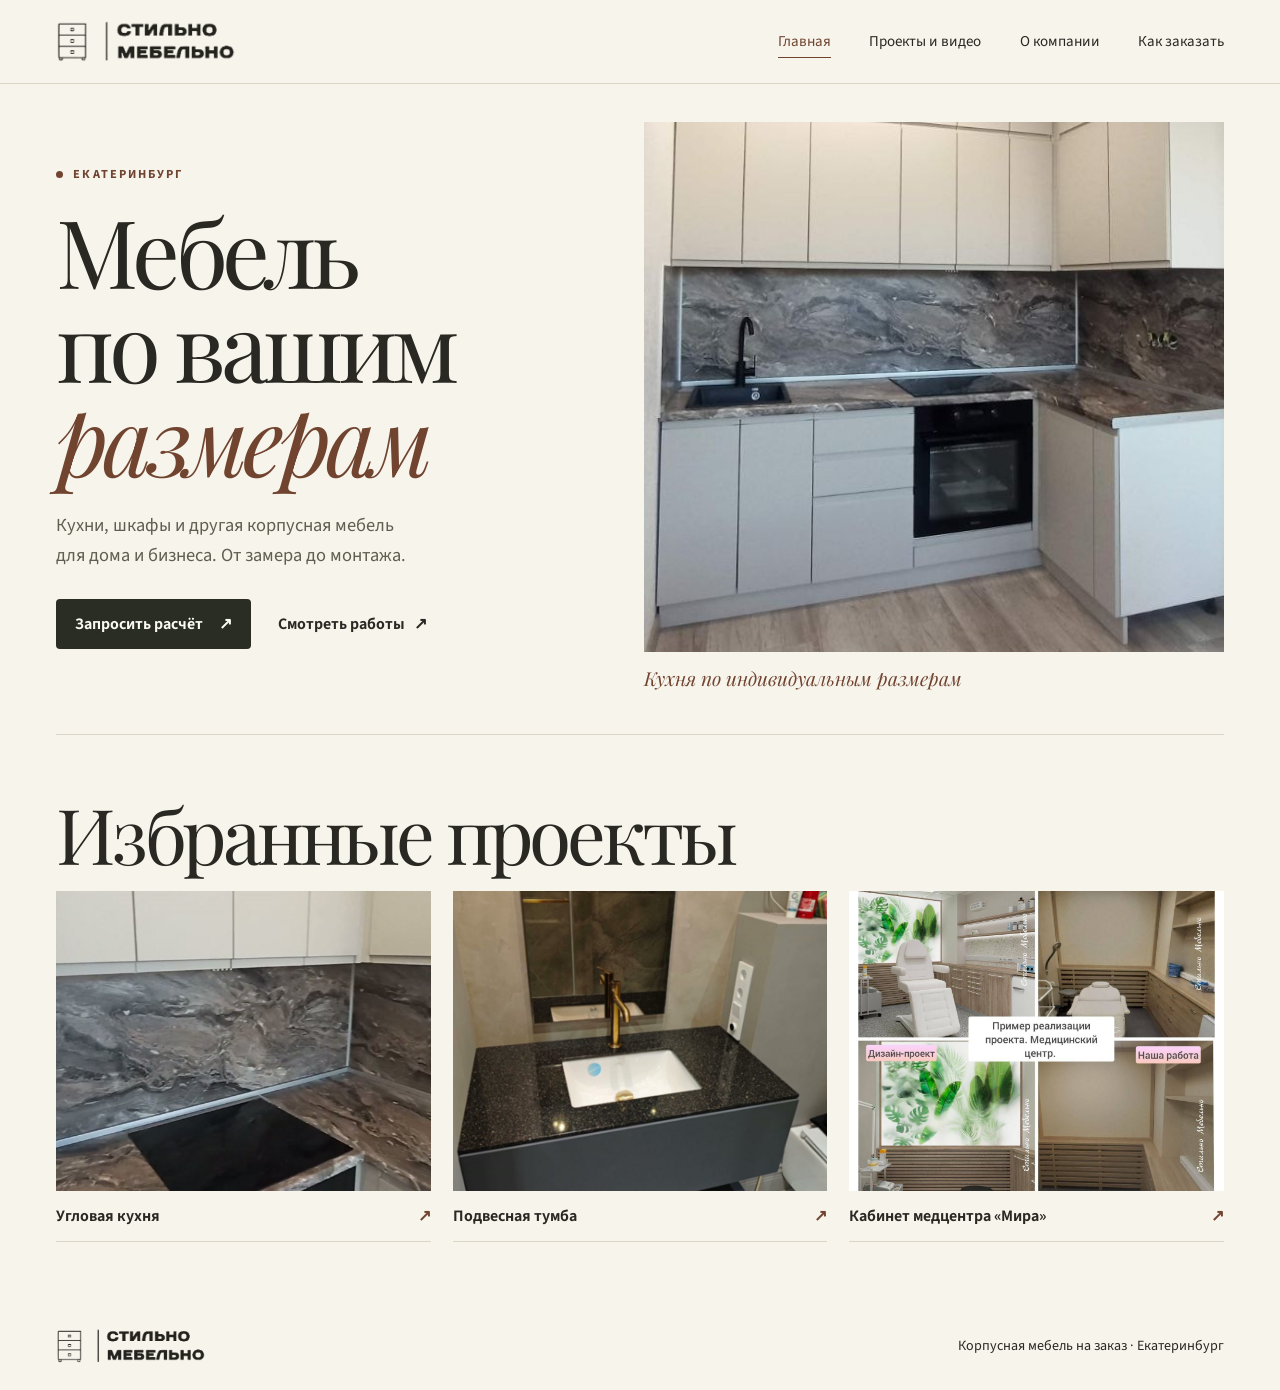
==== commit 0d76c6cb: "Split the website into four main pages" ====
--- a/index.html
+++ b/index.html
@@ -10,20 +10,21 @@
   <meta property="og:url" content="https://korkints.github.io/stilno-mebelno/">
   <title>Стильно Мебельно — мебель на заказ в Екатеринбурге</title>
   <link rel="icon" href="assets/favicon.svg" type="image/svg+xml">
-  <link rel="stylesheet" href="style.css?v=team-and-rates">
-  <script src="site.js?v=kitchen-and-measurement" defer></script>
+  <link rel="stylesheet" href="style.css?v=pages">
+  <script src="home-links.js?v=pages" defer></script>
 </head>
 <body>
   <header class="top">
     <div class="wrap top-inner">
-      <a class="brand" href="#top"><img src="assets/logo.png" alt="Стильно Мебельно" width="180" height="43"></a>
+      <a class="brand" href="index.html"><img src="assets/logo.png" alt="Стильно Мебельно" width="180" height="43"></a>
       <nav aria-label="Основная навигация">
-        <a href="#projects">Проекты</a><a href="#story">История</a><a href="#team">Команда</a><a href="#faq">Вопросы</a>
+        <a href="index.html" aria-current="page">Главная</a>
+        <a href="projects.html">Проекты и видео</a>
+        <a href="about.html">О компании</a>
+        <a href="order.html">Как заказать</a>
       </nav>
-      <a class="top-contact" href="#contact">Обсудить проект <span aria-hidden="true">↗</span></a>
     </div>
   </header>
-
   <main id="top">
     <section class="hero wrap" aria-labelledby="hero-title">
       <div class="hero-copy">
@@ -31,8 +32,8 @@
         <h1 id="hero-title">Мебель<br>по вашим<br><em>размерам</em></h1>
         <p class="intro">Кухни, шкафы и другая корпусная мебель для дома и бизнеса. От замера до монтажа.</p>
         <div class="hero-actions">
-          <a class="button" href="#contact">Запросить расчёт <span aria-hidden="true">↗</span></a>
-          <a class="text-link" href="#projects">Смотреть работы <span aria-hidden="true">↓</span></a>
+          <a class="button" href="order.html#contact">Запросить расчёт <span aria-hidden="true">↗</span></a>
+          <a class="text-link" href="projects.html">Смотреть работы <span aria-hidden="true">↗</span></a>
         </div>
       </div>
       <figure class="hero-photo">
@@ -43,221 +44,19 @@
       </figure>
     </section>
 
-    <section id="projects" class="projects wrap">
-      <div class="section-head">
-        <div><p class="eyebrow">Портфолио</p><h2>Наши работы</h2></div>
-        <p>От кухонь и гардеробных до мебели для рабочих пространств и коммерческих интерьеров.</p>
-      </div>
+    <section class="wrap site-section" aria-labelledby="featured-title">
+      <h2 id="featured-title">Избранные проекты</h2>
       <div class="project-grid">
-        <button class="project" type="button" data-project="kitchens"><img loading="lazy" src="assets/kitchen-storage.jpg" alt=""><span>Кухни <b aria-hidden="true">↗</b></span></button>
-        <button class="project" type="button" data-project="storage"><img loading="lazy" src="assets/wardrobe.jpg" alt=""><span>Шкафы и гардеробные <b aria-hidden="true">↗</b></span></button>
-        <button class="project" type="button" data-project="bath"><img loading="lazy" src="assets/bathroom.jpg" alt=""><span>Мебель для ванных <b aria-hidden="true">↗</b></span></button>
-        <button class="project" type="button" data-project="interior"><img loading="lazy" src="assets/hallway.jpg" alt=""><span>Прихожие и панели <b aria-hidden="true">↗</b></span></button>
-        <button class="project" type="button" data-project="business"><img loading="lazy" src="assets/business.jpg" alt=""><span>Мебель для бизнеса <b aria-hidden="true">↗</b></span></button>
-        <button class="project" type="button" data-project="video"><img loading="lazy" src="assets/corner-kitchen-view.jpg" alt=""><span>Видео работ <b aria-hidden="true">↗</b></span></button>
-      </div>
-      <div class="kitchen-comparison" id="before-after" aria-labelledby="before-after-title">
-        <h3 id="before-after-title">Кухня до и после монтажа</h3>
-        <div class="comparison-grid" data-photo-group>
-          <button class="photo-trigger" type="button" data-photo-preview aria-label="Увеличить фото кухни до монтажа">
-            <img src="assets/kitchen-before.jpg" alt="Кухня до монтажа гарнитура" loading="lazy">
-          </button>
-          <button class="photo-trigger" type="button" data-photo-preview aria-label="Увеличить фото кухни после монтажа">
-            <img src="assets/kitchen-after.jpg" alt="Кухня после монтажа углового гарнитура" loading="lazy">
-          </button>
-        </div>
-      </div>
-    </section>
-
-    <section class="wrap site-section" aria-labelledby="cases-title">
-      <h2 id="cases-title">Решения в деталях</h2>
-      <div class="case-grid">
-        <article id="corner-kitchen"><h3>Угловая кухня 2250 × 1200 мм</h3>
-          <div class="project-stills">
-            <button class="photo-trigger" type="button" data-photo-preview aria-label="Увеличить: Общий вид угловой кухни"><img src="assets/corner-kitchen-view.jpg" alt="Общий вид угловой кухни" loading="lazy"></button>
-            <button class="photo-trigger" type="button" data-photo-preview aria-label="Увеличить: Столешница и фартук крупным планом"><img src="assets/corner-kitchen-counter.jpg" alt="Столешница и фартук крупным планом" loading="lazy"></button>
-            <button class="photo-trigger" type="button" data-photo-preview aria-label="Увеличить: Воздуховод внутри верхнего шкафа"><img src="assets/corner-kitchen-duct.jpg" alt="Воздуховод внутри верхнего шкафа" loading="lazy"></button>
-          </div>
-          <video controls playsinline preload="none" poster="assets/corner-kitchen-view.jpg" aria-label="Видеообзор угловой кухни 2250 × 1200 мм">
-            <source src="assets/corner-kitchen-2250.mp4" type="video/mp4">
-            <a href="assets/corner-kitchen-2250.mp4">Открыть видео</a>
-          </video>
-          <p>Для уже купленной вытяжки проложили воздуховод через несколько шкафчиков до вентиляционного канала.</p><p>Белый корпус из ЛДСП, фасады МДФ «Софт Сантьяго», столешница 38 мм и фартук «Паладино». Нижний ящик для крупной посуды открывается нажатием.</p><a class="text-link" data-similar-project="Угловая кухня 2250 × 1200 мм" href="#contact">Хочу похожую кухню ↗</a></article>
-        <article id="graphite-vanity"><h3>Подвесная тумба под раковину</h3>
-          <div class="project-stills vanity-stills">
-            <button class="photo-trigger" type="button" data-photo-preview aria-label="Увеличить: Графитовая тумба со столешницей и раковиной"><img src="assets/vanity-front.jpg" alt="Графитовая тумба со столешницей и раковиной" loading="lazy"></button>
-            <button class="photo-trigger" type="button" data-photo-preview aria-label="Увеличить: Внутреннее устройство тумбы"><img src="assets/vanity-open.jpg" alt="Внутреннее устройство тумбы" loading="lazy"></button>
-            <button class="photo-trigger" type="button" data-photo-preview aria-label="Увеличить: Нижняя полка и латунные подвесы"><img src="assets/vanity-shelf.jpg" alt="Нижняя полка и латунные подвесы" loading="lazy"></button>
-          </div>
-          <p>Под графитовой тумбой закрепили полку на жёстких латунных подвесах. Раковину вклеили в столешницу из акрилового камня Gold Leaf.</p><p>Фасады и полка из МДФ, выдвижной ящик Hettich. Изготовление этого проекта стоило 86 000 ₽ и заняло 5–6 недель.</p><a class="text-link" data-similar-project="Подвесная тумба под раковину" href="#contact">Хочу похожую тумбу ↗</a></article>
-        <article id="three-sided-kitchen"><h3>Кухня на три стороны</h3>
-          <p class="project-size">2 075 × 2 870 × 2 070 мм</p>
-          <video controls playsinline preload="none" poster="assets/kitchen-three-sides.jpg" aria-label="Видеообзор кухни на три стороны"><source src="assets/kitchen-three-sides.mp4" type="video/mp4"><a href="assets/kitchen-three-sides.mp4">Открыть видео</a></video>
-          <p>В проекте предусмотрели пенал со стеклом и отдельный шкаф для пылесоса. Для хранения использовали ящики Tandembox с металлическими стенками.</p><p>Фасады из МДФ. Секции столешницы соединили еврозапилом, чтобы стык был малозаметным.</p>
-          <a class="text-link" data-similar-project="Кухня на три стороны" href="#contact">Хочу похожую кухню ↗</a>
-        </article>
-      </div>
-    </section>
-
-    <section class="wrap site-section" id="video-projects">
-      <h2>Видеообзоры проектов</h2>
-      <div class="video-grid">
-        <figure><video controls playsinline preload="none" poster="assets/kitchen-wood-video.jpg" aria-label="Кухня с фасадами под дерево"><source src="assets/kitchen-wood-video.mp4" type="video/mp4"><a href="assets/kitchen-wood-video.mp4">Открыть видео</a></video><figcaption>Кухня с фасадами под дерево</figcaption></figure>
-        <figure><video controls playsinline preload="none" poster="assets/wardrobe-design.jpg" aria-label="Проект шкафа в 3D"><source src="assets/wardrobe-design.mp4" type="video/mp4"><a href="assets/wardrobe-design.mp4">Открыть видео</a></video><figcaption>Проект шкафа в 3D</figcaption></figure>
-        <figure><video controls playsinline preload="none" poster="assets/wardrobe-fittings.jpg" aria-label="Выдвижные системы хранения"><source src="assets/wardrobe-fittings.mp4" type="video/mp4"><a href="assets/wardrobe-fittings.mp4">Открыть видео</a></video><figcaption>Выдвижные системы хранения</figcaption></figure>
-        <figure><video controls playsinline preload="none" poster="assets/hallway-video.jpg" aria-label="Мебель в прихожей"><source src="assets/hallway-video.mp4" type="video/mp4"><a href="assets/hallway-video.mp4">Открыть видео</a></video><figcaption>Мебель в прихожей</figcaption></figure>
-      </div>
-    </section>
-
-    <section id="story" class="story">
-      <div class="wrap story-inner">
-        <div class="story-copy">
-          <p class="eyebrow">О компании</p>
-          <h2>Как всё<br>начиналось</h2>
-          <p>Идея создать свою мебельную компанию родилась у Дениса Паклина. Екатерина поддержала его, и вместе они открыли «Стильно Мебельно». Первую мебель заказывали у партнёров, а собирали сами.</p>
-          <p>Со временем появились свои станки, и всё больше заказов команда стала изготавливать самостоятельно. Сегодня большую часть ассортимента выпускаем на собственном производстве, а отдельные позиции заказываем у партнёров.</p>
-          <p>В цех в Екатеринбурге можно приехать по предварительной договорённости, посмотреть процесс изготовления и обсудить материалы.</p>
-          <a class="text-link" href="https://t.me/Stilnomebelnoekb" target="_blank" rel="noopener noreferrer">Договориться о визите ↗</a>
-        </div>
-        <figure class="workshop-video"><video controls playsinline preload="none" poster="assets/workshop-tour.jpg" aria-label="Видеоэкскурсия по мебельному цеху в Екатеринбурге"><source src="assets/workshop-tour.mp4" type="video/mp4"><a href="assets/workshop-tour.mp4">Открыть видео</a></video><figcaption>Цех «Стильно Мебельно» в Екатеринбурге</figcaption></figure>
-      </div>
-    </section>
-
-    <section id="team" class="team wrap">
-      <p class="eyebrow">Команда</p><h2>Люди за проектами</h2>
-      <div class="team-layout">
-        <figure class="team-portrait">
-          <button class="photo-trigger" type="button" data-photo-preview aria-label="Увеличить фото Дениса и Екатерины">
-            <img src="assets/denis-ekaterina-paklin.jpg" alt="Денис и Екатерина Паклины" width="854" height="1280" loading="lazy">
-          </button>
-        </figure>
-        <div class="team-grid">
-          <article><p class="role">Директор</p><h3>Денис Паклин</h3><p>Отвечает за производство и качество мебели, техническое оснащение, доставку и монтаж.</p></article>
-          <article><p class="role">Директор по развитию и продажам</p><h3>Екатерина Паклина</h3><p>Развивает бренд и новые проекты, работает с постоянными клиентами.</p></article>
-        </div>
-      </div>
-    </section>
-
-    <section class="wrap site-section" id="process">
-      <h2>Как заказать мебель</h2>
-      <ol class="process-grid">
-        <li><strong>Предварительный расчёт</strong><p>Пришлите примерные размеры и пожелания. Обсудим стоимость и условия изготовления.</p></li>
-        <li><strong>Замер и проект</strong><p>Специалист приедет с образцами, уточнит размеры и поможет выбрать материалы, цвет и наполнение.</p></li>
-        <li><strong>Договор и производство</strong><p>Согласуем проект, заключим договор и запустим заказ после предоплаты.</p></li>
-        <li><strong>Готовность и монтаж</strong><p>Сообщим о готовности. Остаток оплачивается по договору. По желанию организуем доставку и монтаж.</p></li>
-      </ol>
-      <section class="order-rates" id="order-rates" aria-labelledby="order-rates-title">
-        <h3 id="order-rates-title">Стоимость замера и доставки</h3>
-        <dl>
-          <div>
-            <dt>Точный замер в Екатеринбурге</dt>
-            <dd><strong>1&nbsp;500 ₽</strong><p>При заключении договора стоимость замера вычитается из суммы заказа. Выезд за пределы Екатеринбурга согласовывается отдельно.</p></dd>
-          </div>
-          <div>
-            <dt>Доставка по Екатеринбургу</dt>
-            <dd><strong>4&nbsp;000–5&nbsp;000 ₽</strong><p>Цена зависит от объёма заказа и включает занос мебели в квартиру.</p></dd>
-          </div>
-        </dl>
-      </section>
-      <div class="measurement-prep" id="measurement">
-        <div>
-          <h3>Что подготовить к замеру</h3>
-          <ul>
-            <li>Сфотографируйте помещение с нескольких ракурсов.</li>
-            <li>Покажите, где находятся или будут розетки, выводы воды и вентиляция.</li>
-            <li>Если техника уже выбрана, запишите модели или размеры.</li>
-            <li>Сохраните фото мебели, которая нравится, и отметьте нужные детали.</li>
-          </ul>
-        </div>
-        <a class="button" href="https://t.me/Stilnomebelnoekb?text=%D0%97%D0%B4%D1%80%D0%B0%D0%B2%D1%81%D1%82%D0%B2%D1%83%D0%B9%D1%82%D0%B5%21%20%D0%A5%D0%BE%D1%87%D1%83%20%D0%B7%D0%B0%D0%BF%D0%B8%D1%81%D0%B0%D1%82%D1%8C%D1%81%D1%8F%20%D0%BD%D0%B0%20%D0%B7%D0%B0%D0%BC%D0%B5%D1%80%20%D0%BC%D0%B5%D0%B1%D0%B5%D0%BB%D0%B8.%20%D0%9F%D0%BE%D0%B4%D1%81%D0%BA%D0%B0%D0%B6%D0%B8%D1%82%D0%B5%2C%20%D0%BF%D0%BE%D0%B6%D0%B0%D0%BB%D1%83%D0%B9%D1%81%D1%82%D0%B0%2C%20%D0%BA%D0%BE%D0%B3%D0%B4%D0%B0%20%D0%BC%D0%BE%D0%B6%D0%BD%D0%BE%20%D0%B4%D0%BE%D0%B3%D0%BE%D0%B2%D0%BE%D1%80%D0%B8%D1%82%D1%8C%D1%81%D1%8F%20%D0%BE%20%D0%B2%D1%8B%D0%B5%D0%B7%D0%B4%D0%B5%3F" target="_blank" rel="noopener noreferrer">Записаться на замер <span aria-hidden="true">↗</span></a>
-      </div>
-    </section>
-
-    <section class="wrap site-section" id="reviews">
-      <h2>Отзывы клиентов</h2>
-      <div class="case-grid reviews">
-        <figure><blockquote>«Кухня получилась такой как я хотела, все ровно, все четко и совпадает».</blockquote><figcaption>Елена · заказ кухни</figcaption></figure>
-        <figure><blockquote>«…сборкой тоже очень доволен, все качественно, подогнано в размер»</blockquote><figcaption>Павел · заказ кухни и шкафов</figcaption></figure>
-      </div>
-      <figure class="client-photo">
-        <button class="photo-trigger" type="button" data-photo-preview aria-label="Увеличить фото кухни и отзывов">
-          <img src="assets/kitchen-client-photo-clean.png" alt="Светлая угловая кухня. Верхние фасады без ручек, нижние с чёрными ручками. Под фотографиями — отклики клиентов." loading="lazy" width="1280" height="987">
-        </button>
-        <figcaption>Кухня с верхними фасадами без ручек и отклики клиентов</figcaption>
-      </figure>
-    </section>
-
-    <section class="wrap site-section" id="faq">
-      <h2>Частые вопросы</h2>
-      <div class="questions">
-        <details><summary>Хочу мебель как на фото. Сколько это стоит?</summary><p>Пришлите фото и примерные размеры. Для предварительного расчёта также пригодятся пожелания по материалам, цвету, фурнитуре и наполнению. На цену влияют комплектация и сложность проекта.</p></details>
-        <details><summary>Сколько занимает изготовление?</summary><p>Обычно от 3 до 6 недель. Срок зависит от объёма и сложности заказа.</p></details>
-        <details><summary>Кто выезжает на замер?</summary><p>Выезжает специалист, который измерит помещение, привезёт образцы и подскажет, как использовать пространство. До запуска заказа можно согласовать цвет, размеры и наполнение мебели по проекту.</p></details>
-        <details><summary>Можно ли посмотреть производство?</summary><p>Да, цех находится в Екатеринбурге. <a href="https://t.me/Stilnomebelnoekb" target="_blank" rel="noopener noreferrer">Напишите нам в Telegram</a>, чтобы выбрать время визита.</p></details>
-        <details><summary>Что выбрать для ванной — МДФ или ЛДСП?</summary><p>Обычный МДФ может набухать при попадании воды. Для влажных помещений подбираем плиту, рассчитанную на такие условия, и учитываем защиту кромок, стыков и вырезов. У МДФ и ЛДСП устойчивость к влаге зависит от конкретной плиты и отделки.</p></details>
-        <details><summary>Какие ручки можно выбрать?</summary><p>Накладные ручки проще заменить. Торцевые и интегрированные меньше выступают. Если хочется ровный фасад, можно подобрать механизм открывания нажатием.</p></details>
-        <details><summary>Что учесть до ремонта?</summary><p>Заранее проверьте, как будут открываться дверцы и ящики, сколько места останется в проходах и где окажутся розетки, выводы воды и вентиляция. Для встроенной техники пригодятся точные размеры выбранных моделей.</p></details>
-      </div>
-      <div class="hero-actions">
-        <a class="button" href="https://t.me/Stilnomebelnoekb" target="_blank" rel="noopener noreferrer">Задать вопрос в Telegram <span aria-hidden="true">↗</span></a>
-      </div>
-    </section>
-
-    <section id="contact" class="contact">
-      <div class="wrap contact-inner">
-        <div>
-          <p class="eyebrow">Заявка на расчёт</p>
-          <h2>Обсудим<br>ваш проект?</h2>
-          <p>Укажите, какую мебель планируете, и добавьте размеры, если они известны. Сайт подготовит черновик для отправки в Telegram. Фото или эскиз можно приложить в чате.</p>
-          <a class="text-link" href="https://t.me/Stilnomebelnoekb" target="_blank" rel="noopener noreferrer">Написать нам в Telegram ↗</a><br>
-          <a class="text-link" href="https://t.me/stilnomebelno" target="_blank" rel="noopener noreferrer">Канал компании в Telegram <span aria-hidden="true">↗</span></a><br>
-          <a class="text-link" href="https://max.ru/join/UwlYiQodHpJpigR3cMKKDl4UCHtUbNcL7Mxax6WfDpE" target="_blank" rel="noopener noreferrer">Канал компании в MAX <span aria-hidden="true">↗</span></a>
-        </div>
-        <form id="request-form">
-          <label>Что нужно изготовить?
-            <select name="product" required><option value="">Выберите тип мебели</option><option>Кухня</option><option>Шкаф</option><option>Гардеробная</option><option>Мебель для бизнеса</option><option>Другое</option></select>
-          </label>
-          <label>Размеры и пожелания
-            <textarea name="details" rows="4" maxlength="1200" placeholder="Например, шкаф в прихожую, ширина 1800 мм"></textarea>
-          </label>
-          <button type="submit" class="button light">Подготовить текст заявки <span aria-hidden="true">↗</span></button>
-          <label id="prepared" hidden>Текст для отправки
-            <textarea id="request-text" rows="4" readonly></textarea>
-          </label>
-          <a class="button light" id="telegram-draft" href="https://t.me/Stilnomebelnoekb" target="_blank" rel="noopener noreferrer" hidden>Открыть черновик в Telegram ↗</a>
-          <p id="request-status" class="form-status" role="status"></p>
-        </form>
+        <a class="project" href="projects.html#corner-kitchen"><img loading="lazy" src="assets/corner-kitchen-counter.jpg" alt=""><span>Угловая кухня <b aria-hidden="true">↗</b></span></a>
+        <a class="project" href="projects.html#graphite-vanity"><img loading="lazy" src="assets/vanity-front.jpg" alt=""><span>Подвесная тумба <b aria-hidden="true">↗</b></span></a>
+        <a class="project" href="business.html"><img loading="lazy" src="assets/business.jpg" alt=""><span>Кабинет медцентра «Мира» <b aria-hidden="true">↗</b></span></a>
       </div>
     </section>
   </main>
 
   <footer class="wrap footer">
-    <a class="brand" href="#top"><img src="assets/logo.png" alt="Стильно Мебельно" width="150" height="36"></a>
+    <a class="brand" href="index.html"><img src="assets/logo.png" alt="Стильно Мебельно" width="150" height="36"></a>
     <span>Корпусная мебель на заказ · Екатеринбург</span>
   </footer>
-
-  <dialog id="gallery" class="gallery" aria-labelledby="gallery-title">
-    <div class="gallery-head"><h2 id="gallery-title"></h2><form method="dialog"><button class="close" aria-label="Закрыть" type="submit">×</button></form></div>
-    <div id="gallery-media" class="gallery-media"></div>
-  </dialog>
-  <dialog id="photo-viewer" class="photo-viewer" aria-labelledby="photo-title">
-    <div class="photo-toolbar">
-      <h2 id="photo-title">Просмотр фото</h2>
-      <div id="photo-navigation" class="photo-controls photo-navigation" role="group" aria-label="Перелистывание фото" hidden>
-        <button type="button" id="photo-previous" aria-label="Предыдущее фото">‹</button>
-        <output id="photo-count" aria-live="polite" aria-label="Номер фото"></output>
-        <button type="button" id="photo-next" aria-label="Следующее фото">›</button>
-      </div>
-      <div class="photo-controls" role="group" aria-label="Масштаб и закрытие">
-        <button type="button" id="photo-minus" aria-label="Уменьшить">−</button>
-        <output id="photo-scale" aria-live="polite">100%</output>
-        <button type="button" id="photo-plus" aria-label="Увеличить">+</button>
-        <form method="dialog"><button type="submit" autofocus aria-label="Закрыть фото">×</button></form>
-      </div>
-    </div>
-    <div id="photo-scroll" class="photo-scroll" tabindex="0" aria-label="Область просмотра фото">
-      <div class="photo-stage"><img id="photo-full" alt="" draggable="false"></div>
-    </div>
-  </dialog>
 </body>
 </html>
--- a/style.css
+++ b/style.css
@@ -291,3 +291,23 @@
   .team-layout, .order-rates dl { grid-template-columns: 1fr; }
   .team-portrait { width: min(100%, 350px); }
 }
+
+.business-page { padding-block: clamp(32px, 6vw, 78px); }
+.business-page > h1 { font-size: clamp(2.55rem, 6.8vw, 6.8rem); margin-bottom: clamp(24px, 5vw, 55px); }
+.business-case { display: grid; grid-template-columns: minmax(0, .85fr) minmax(0, 1.15fr); align-items: start; gap: clamp(24px, 5vw, 68px); }
+.business-case h2 { font-size: clamp(1.8rem, 3.5vw, 3.45rem); }
+.business-contact-note, .business-photo figcaption { margin-top: .65rem; color: var(--muted); font-size: .9rem; }
+.business-photo img { width: 100%; height: auto; }
+@media (max-width: 760px) { .business-case { grid-template-columns: 1fr; } }
+
+.top nav a { padding-block: 5px; }
+.top nav a[aria-current="page"] { color: var(--accent); box-shadow: 0 1px currentColor; }
+.page-title { padding-block: clamp(30px, 6vw, 72px) clamp(22px, 4vw, 48px); }
+.page-title h1 { font-size: clamp(2.6rem, 7vw, 6.5rem); margin: 0; }
+.page-jumps { display: flex; flex-wrap: wrap; gap: 8px 23px; margin-top: 20px; color: var(--accent); }
+.page-jumps a { text-decoration: underline; text-underline-offset: .23em; }
+#projects.projects, #process.site-section { padding-top: clamp(22px, 4vw, 50px); }
+.business-back { margin-bottom: 1.15rem; }
+@media (max-width: 600px) {
+  .top nav { flex-wrap: wrap; gap: 4px 11px; font-size: .86rem; }
+}
